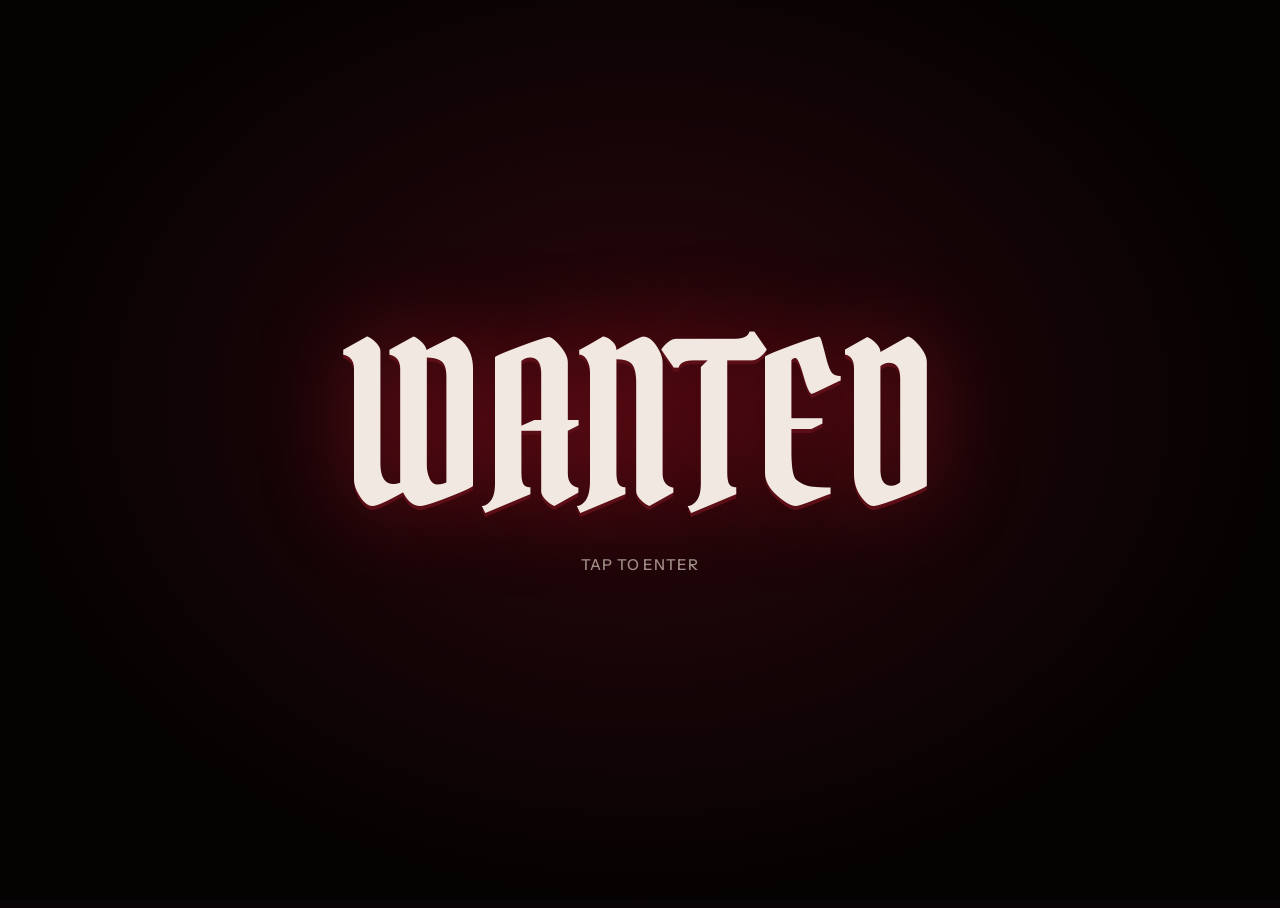
==== index.html @ b8e61533 "Update index.html" ====
<!DOCTYPE html>
<html lang="tl">
<head>
<meta charset="utf-8">
<meta name="viewport" content="width=device-width, initial-scale=1, viewport-fit=cover">
<title>WANTED</title>
<meta name="description" content="hindi kana dapat kilalanin pa, tatlong krus para sayo">
<meta name="theme-color" content="#0a0607">
<link rel="icon" href="data:image/svg+xml,%3Csvg xmlns='http://www.w3.org/2000/svg' viewBox='0 0 64 64'%3E%3Crect width='64' height='64' rx='12' fill='%230a0607'/%3E%3Cpath d='M28 8h8v16h16v8H36v24h-8V32H12v-8h16z' fill='%23d6192b'/%3E%3C/svg%3E">
<meta property="og:type" content="website">
<meta property="og:site_name" content="WANTED">
<meta property="og:title" content="WANTED">
<meta property="og:description" content="hindi kana dapat kilalanin pa, tatlong krus para sayo">
<meta property="og:image" content="https://want3d.vercel.app/thumb.jpg">
<meta name="twitter:card" content="summary">
<link rel="preconnect" href="https://fonts.googleapis.com">
<link rel="preconnect" href="https://fonts.gstatic.com" crossorigin>
<link rel="stylesheet" href="https://fonts.googleapis.com/css2?family=Big+Shoulders+Display:wght@700;800;900&family=Instrument+Sans:wght@400;500;600;700&family=Pirata+One&display=swap">
<link rel="stylesheet" href="css/style.css?v=11">
</head>
<body>
<div id="bgx" aria-hidden="true"><b class="g"></b><b class="t"></b></div>

<div id="gate"><div class="gw"><div class="gt">WANTED</div><div id="enter">TAP TO ENTER</div></div></div>

<header id="top" class="off">
  <div class="brand">WANTED</div>
  <nav id="nav" aria-label="Main">
    <i id="nvi"></i><button data-v="home" class="on">Home</button><button data-v="mw">Most wanted</button><button data-v="w">Wanted</button><button data-v="hos">HOS</button><button data-v="srv">Hideouts</button>
  </nav>
  <div class="pl">
    <div class="bars" aria-hidden="true"><i></i><i></i><i></i><i></i></div>
    <span id="npt">Now playing</span>
    <input id="vol" type="range" min="0" max="100" value="50" aria-label="Volume">
    <button id="mute" aria-label="Mute or unmute music">
      <svg class="i-on" viewBox="0 0 24 24" width="18" height="18" fill="none" stroke="currentColor" stroke-width="2" stroke-linecap="round" stroke-linejoin="round"><path d="M11 5 6 9H3v6h3l5 4z"/><path d="M15.5 8.5a5 5 0 0 1 0 7"/><path d="M18.5 5.5a9 9 0 0 1 0 13"/></svg>
      <svg class="i-off" viewBox="0 0 24 24" width="18" height="18" fill="none" stroke="currentColor" stroke-width="2" stroke-linecap="round" stroke-linejoin="round"><path d="M11 5 6 9H3v6h3l5 4z"/><path d="m22 9-6 6"/><path d="m16 9 6 6"/></svg>
    </button>
  </div>
</header>

<main>
  <section class="view on" id="home">
    <div class="hero">
      <div class="stat"><i class="pulse"></i>At large <span id="clk">00:00:00</span></div>
      <h1 class="logo">WANTED</h1>
      <p class="tagl">hindi kana dapat kilalanin pa, tatlong krus para sayo</p>
      <div class="hud">
        <div><b id="hT">0</b><span>Targets</span></div>
        <div><b id="hO">0</b><span>Online</span></div>
        <div><b id="hS">0</b><span>Servers</span></div>
        <div><b id="hB">₱0</b><span>Total bounty</span></div>
      </div>
      <div class="cta"><button class="btn" data-go="mw">View most wanted</button><button class="btn ghost" data-go="srv">Hideouts</button></div>
    </div>
    <div id="logp"><div class="lh">Live feed <em><i class="pulse"></i>Live</em></div><div id="log"></div></div>
    <div class="fq"><span class="cr">✝ ✝ ✝</span>hindi kana dapat sambahin pa, tanginaka</div>
  </section>

  <section class="view" id="mw">
    <div class="head"><h2>Most wanted</h2><em>Tap a card to open the case file</em></div>
    <div class="flt"><label class="srch"><svg viewBox="0 0 24 24" width="17" height="17" fill="none" stroke="currentColor" stroke-width="2" stroke-linecap="round"><circle cx="11" cy="11" r="7"/><path d="m20 20-3.5-3.5"/></svg><input class="q" type="search" placeholder="Search a target" autocomplete="off" spellcheck="false" aria-label="Search target"></label><button class="chip" data-f="on" aria-pressed="false"><i class="dot"></i>Online only</button></div>
    <div class="grid" id="gmw"></div>
  </section>

  <section class="view" id="w">
    <div class="head"><h2>Wanted</h2><em>Still on the run</em></div>
    <div class="flt"><label class="srch"><svg viewBox="0 0 24 24" width="17" height="17" fill="none" stroke="currentColor" stroke-width="2" stroke-linecap="round"><circle cx="11" cy="11" r="7"/><path d="m20 20-3.5-3.5"/></svg><input class="q" type="search" placeholder="Search a target" autocomplete="off" spellcheck="false" aria-label="Search target"></label><button class="chip" data-f="on" aria-pressed="false"><i class="dot"></i>Online only</button></div>
    <div class="grid" id="gw"></div>
  </section>

  <section class="view" id="hos">
    <div class="head"><h2>Hostage</h2><em>Sealed. Tap to open</em></div>
    <div class="grid hg" id="ghos"></div>
  </section>

  <section class="view" id="srv">
    <div class="head"><h2>Hideouts</h2><em>Pick a server to join</em></div>
    <div class="srvs" id="gs"></div>
  </section>
</main>

<div id="modal" aria-hidden="true">
  <div class="file" role="dialog" aria-modal="true" aria-label="Case file">
    <button class="x" id="mx" aria-label="Close"><svg viewBox="0 0 24 24" width="16" height="16" fill="none" stroke="currentColor" stroke-width="2.2" stroke-linecap="round"><path d="M6 6l12 12M18 6 6 18"/></svg></button>
    <div class="ph"><img id="mi" alt="" onload="this.classList.add('ok')" onerror="this.classList.add('ok')"><b class="rk" id="mr"></b></div>
    <div class="fb">
      <div class="mt" id="mk"></div>
      <div class="mn" id="mn"></div>
      <div class="sub" id="mu"></div>
      <div class="row"><span>Status</span><b><i class="dot"></i><span id="ms"></span></b></div>
      <div class="row"><span>Bounty</span><b class="bty" id="mb"></b></div>
      <div class="row"><span>Doing</span><b id="ma"></b></div>
      <div class="row"><span>Threat</span><b class="thr" id="mh"></b></div>
      <div class="why"><span>Wanted for</span><p id="mwhy"></p><ul id="mc"></ul></div>
      <div class="acts">
        <button class="nb" data-nav="-1" aria-label="Previous target"><svg viewBox="0 0 24 24" width="18" height="18" fill="none" stroke="currentColor" stroke-width="2.2" stroke-linecap="round" stroke-linejoin="round"><path d="m15 6-6 6 6 6"/></svg></button>
        <button class="nb cp" id="mcp">Copy ID</button>
        <a class="btn" id="mo" target="_blank" rel="noopener">Open Discord</a>
        <button class="nb" data-nav="1" aria-label="Next target"><svg viewBox="0 0 24 24" width="18" height="18" fill="none" stroke="currentColor" stroke-width="2.2" stroke-linecap="round" stroke-linejoin="round"><path d="m9 6 6 6-6 6"/></svg></button>
      </div>
    </div>
  </div>
</div>

<div id="hm" aria-hidden="true"><div class="hb2" id="hbox"></div></div>

<div id="toasts" aria-live="polite"></div>

<script src="js/hostages.js?v=11"></script>
<script src="js/app.js?v=11"></script>
</body>
</html>
---- css/style.css ----
/* WANTED v11 — isang malinis na stylesheet (pinalitan ang v3–v10 na patong-patong) */

:root{
  --bg:#0a0607;--bg2:#10080a;--card:#150c0e;--card2:#1d1215;
  --line:#2a181b;--line2:#44262c;
  --red:#d6192b;--red2:#f0404f;--deep:#5c0e16;--gold:#dcb870;
  --ink:#f1e9e1;--mut:#a09089;--dim:#3a1f24;
  --ok:#3ba55d;--idle:#faa61a;--dnd:#ed4245;
  --disp:"Big Shoulders Display","Arial Narrow",Impact,sans-serif;
  --sans:"Instrument Sans",system-ui,-apple-system,"Segoe UI",Roboto,sans-serif;
  --black:"Pirata One","UnifrakturCook",Georgia,serif;
  --ease:cubic-bezier(.22,.9,.3,1);--ease-io:cubic-bezier(.4,0,.2,1);
  --star:url("data:image/svg+xml,%3Csvg xmlns='http://www.w3.org/2000/svg' viewBox='0 0 24 24'%3E%3Cpath d='M12 2l2.9 6.6 7.1.6-5.4 4.7 1.6 7L12 17.3 5.8 20.9l1.6-7L2 9.2l7.1-.6z'/%3E%3C/svg%3E");
  --wrap:1120px;
}

*{box-sizing:border-box;margin:0}
html{height:100%;color-scheme:dark;background:var(--bg);-webkit-text-size-adjust:100%;text-size-adjust:100%}
body{height:100%;height:100dvh;overflow:hidden;display:grid;grid-template-rows:auto minmax(0,1fr);
  font:400 15px/1.5 var(--sans);color:var(--ink);background:var(--bg);
  -webkit-font-smoothing:antialiased;-moz-osx-font-smoothing:grayscale;-webkit-tap-highlight-color:transparent}
button{font:inherit;color:inherit;background:none;border:0;padding:0;border-radius:0;cursor:pointer;-webkit-appearance:none;appearance:none;touch-action:manipulation}
a{color:inherit;text-decoration:none}
img{display:block}
:focus{outline:none}
:focus-visible{outline:2px solid var(--red2);outline-offset:3px;border-radius:6px}

/* ---------- background: static, magaan ---------- */
#bgx{position:fixed;inset:0;z-index:0;pointer-events:none;overflow:hidden;
  background:radial-gradient(ellipse 80% 55% at 50% -8%,#3d070d 0,transparent 70%),radial-gradient(ellipse 60% 45% at 100% 105%,#2a050a 0,transparent 70%),var(--bg)}
#bgx b{position:absolute;inset:0;display:block}
#bgx .g{opacity:0;background:center/cover no-repeat;transition:opacity 1.4s var(--ease-io)}
html.hasbg #bgx .g{opacity:.24;background-image:url(../bg.gif)}
#bgx .t{background:linear-gradient(180deg,rgba(10,6,7,.35),rgba(10,6,7,.9) 85%)}

/* ---------- gate ---------- */
#gate{position:fixed;inset:0;z-index:100;display:grid;place-items:center;padding:24px;cursor:pointer;
  background:radial-gradient(ellipse at 50% 45%,#2a070c,#050202 72%);
  transition:opacity .8s var(--ease-io),visibility 0s .8s}
#gate.out{opacity:0;visibility:hidden;pointer-events:none}
.gw{text-align:center}
.gt{font:400 clamp(60px,21vw,220px)/.9 var(--black);color:var(--ink);opacity:0;
  text-shadow:0 4px 0 var(--deep),0 0 90px rgba(214,25,43,.45)}
html.fr .gt{animation:gin 1.1s var(--ease) forwards}
@keyframes gin{from{opacity:0;transform:scale(1.05)}to{opacity:1;transform:none}}
#enter{margin-top:30px;font:500 15px var(--sans);letter-spacing:.06em;color:var(--mut);opacity:0;transition:opacity .6s}
#enter.show{opacity:1;animation:breathe 2.6s ease-in-out infinite}
@keyframes breathe{50%{opacity:.4}}

/* ---------- header ---------- */
#top{position:relative;z-index:20;display:flex;align-items:center;justify-content:space-between;gap:16px;
  padding:calc(12px + env(safe-area-inset-top,0px)) 24px 12px;border-bottom:1px solid var(--line);
  background:rgba(10,6,7,.92);opacity:0;transition:opacity .8s var(--ease-io)}
.live #top{opacity:1}
.brand{font:400 30px/1 var(--black);color:var(--red2);letter-spacing:.03em}

#nav{position:relative;display:flex;gap:2px;padding:4px;min-width:0;overflow-x:auto;scrollbar-width:none;
  border:1px solid var(--line);border-radius:12px;background:var(--card)}
#nav::-webkit-scrollbar{display:none}
#nav button{position:relative;z-index:1;flex:none;padding:8px 16px;border-radius:8px;white-space:nowrap;
  font:600 14px/1.2 var(--sans);color:var(--mut);transition:color .3s var(--ease-io),transform .2s var(--ease)}
#nav button.on{color:#fff}
#nav button:active{transform:scale(.95)}
#nvi{position:absolute;z-index:0;left:0;top:4px;bottom:4px;width:0;border-radius:8px;background:var(--red);
  transition:transform .5s var(--ease),width .5s var(--ease);pointer-events:none}
@media (hover:hover){#nav button:not(.on):hover{color:var(--ink)}}

.pl{display:flex;align-items:center;gap:12px;font-size:13px;color:var(--mut);white-space:nowrap}
.bars{display:flex;gap:2px;align-items:flex-end;height:14px}
.bars i{width:3px;height:4px;border-radius:1px;background:var(--red2);animation:eq 1s ease-in-out infinite}
.bars i:nth-child(2){animation-delay:.2s}.bars i:nth-child(3){animation-delay:.45s}.bars i:nth-child(4){animation-delay:.1s}
@keyframes eq{50%{height:14px}}
.off .bars i{animation:none;background:var(--dim)}
#vol{-webkit-appearance:none;appearance:none;width:84px;height:20px;background:transparent;cursor:pointer;--v:50%}
#vol::-webkit-slider-runnable-track{height:3px;border-radius:3px;background:linear-gradient(90deg,var(--red) var(--v),var(--line2) var(--v))}
#vol::-webkit-slider-thumb{-webkit-appearance:none;width:12px;height:12px;margin-top:-4.5px;border-radius:50%;background:var(--ink);border:0;transition:transform .15s var(--ease)}
#vol:hover::-webkit-slider-thumb{transform:scale(1.25)}
#vol::-moz-range-track{height:3px;border-radius:3px;background:var(--line2)}
#vol::-moz-range-progress{height:3px;border-radius:3px;background:var(--red)}
#vol::-moz-range-thumb{width:12px;height:12px;border:0;border-radius:50%;background:var(--ink)}
#mute{display:grid;place-items:center;width:38px;height:38px;border:1px solid var(--line2);border-radius:50%;color:var(--red2);
  transition:transform .2s var(--ease),border-color .25s,background-color .25s,color .25s}
#mute .i-off,.off #mute .i-on{display:none}
.off #mute .i-off{display:block}
.off #mute{color:var(--mut)}
#mute:active{transform:scale(.92)}
@media (hover:hover){#mute:hover{border-color:var(--red);background:rgba(214,25,43,.1)}}

/* ---------- views ---------- */
main{position:relative;z-index:1;min-height:0}
.view{position:absolute;inset:0;display:flex;flex-direction:column;padding:32px 24px 48px;overflow-y:auto;overscroll-behavior:contain;
  scrollbar-width:thin;scrollbar-color:var(--line2) transparent;
  opacity:0;visibility:hidden;transform:translateY(8px);
  transition:opacity .28s var(--ease-io),transform .4s var(--ease),visibility 0s .28s}
.view.on{opacity:1;visibility:visible;transform:none;transition-delay:0s}
.view>*{flex:none;width:100%;max-width:var(--wrap);margin-inline:auto}
.head{display:flex;align-items:flex-end;justify-content:space-between;gap:16px;margin-bottom:20px;padding-bottom:14px;border-bottom:1px solid var(--line)}
.head h2{font:800 clamp(34px,5vw,50px)/.95 var(--disp);letter-spacing:.015em;text-transform:uppercase}
.head em{font-style:normal;font-size:14px;color:var(--mut);text-align:right}

/* ---------- buttons ---------- */
.btn,.nb{display:inline-flex;align-items:center;justify-content:center;gap:8px;min-height:46px;border-radius:10px;
  font:600 15px/1 var(--sans);white-space:nowrap;user-select:none;-webkit-user-select:none;
  transition:transform .2s var(--ease),background-color .25s,border-color .25s,box-shadow .25s,color .25s}
.btn{padding:0 24px;background:var(--red);color:#fff;border:1px solid var(--red)}
.btn.ghost,.nb{background:transparent;color:var(--ink);border:1px solid var(--line2)}
.nb{min-width:46px;padding:0 14px}
.btn:active,.nb:active,.chip:active{transform:scale(.96)}
@media (hover:hover){
  .btn:hover{background:var(--red2);border-color:var(--red2);transform:translateY(-1px);box-shadow:0 10px 26px rgba(214,25,43,.28)}
  .btn.ghost:hover,.nb:hover{background:rgba(214,25,43,.1);border-color:var(--red);transform:translateY(-1px);box-shadow:none}
  .btn:active,.nb:active,.chip:active{transform:scale(.96)}
}

/* ---------- home ---------- */
#home{align-items:center}
.hero{margin-block:auto;display:flex;flex-direction:column;align-items:center;text-align:center;gap:20px;padding:8px 0 24px}
.stat{display:inline-flex;align-items:center;gap:9px;padding:6px 14px;border:1px solid var(--line);border-radius:999px;font-size:13px;color:var(--mut)}
.stat span{font-variant-numeric:tabular-nums;color:var(--ink)}
.pulse{display:inline-block;width:7px;height:7px;border-radius:50%;background:var(--red2);animation:pl 1.8s ease-in-out infinite}
@keyframes pl{50%{opacity:.3}}
.logo{font:400 clamp(92px,min(19vw,27vh),210px)/.88 var(--black);white-space:nowrap;letter-spacing:.01em;color:var(--ink);
  text-shadow:0 4px 0 var(--deep),0 0 80px rgba(214,25,43,.35)}
.tagl{max-width:440px;font-size:17px;line-height:1.5;color:var(--mut)}
.hud{display:flex;flex-wrap:wrap;justify-content:center;margin-top:4px}
.hud div{display:flex;flex-direction:column;align-items:center;gap:2px;padding:2px 28px}
.hud div+div{border-left:1px solid var(--line)}
.hud b{font:800 36px/1 var(--disp);color:var(--ink);font-variant-numeric:tabular-nums}
.hud div:last-child b{color:var(--gold)}
.hud span{font-size:13px;color:var(--mut)}
.cta{display:flex;flex-wrap:wrap;justify-content:center;gap:10px;margin-top:6px}

#logp{max-width:560px;border:1px solid var(--line);border-radius:12px;background:rgba(21,12,14,.72);overflow:hidden}
.lh{display:flex;align-items:center;justify-content:space-between;padding:10px 16px;border-bottom:1px solid var(--line);font-size:13px;color:var(--mut)}
.lh em{display:inline-flex;align-items:center;gap:7px;font-style:normal;color:var(--red2)}
#log{height:100px;padding:10px 16px;overflow:hidden;display:flex;flex-direction:column;justify-content:flex-end;font-size:14px;color:#cdbcb6}
#log div{white-space:nowrap;overflow:hidden;text-overflow:ellipsis;animation:lg .4s var(--ease) backwards}
#log span{margin-right:10px;color:var(--mut);font-variant-numeric:tabular-nums}
#log .al{color:var(--red2)}
@keyframes lg{from{opacity:0;transform:translateY(6px)}}
.fq{margin-top:28px;text-align:center;font:400 clamp(24px,3.4vw,34px)/1.25 var(--black);color:var(--ink);opacity:.92}
.fq .cr{display:block;margin-bottom:6px;font:400 15px var(--sans);letter-spacing:.5em;padding-left:.5em;color:var(--red2)}

/* ---------- search + filter ---------- */
.flt{display:flex;flex-wrap:wrap;align-items:center;gap:10px;margin-bottom:22px}
.srch{display:flex;align-items:center;gap:10px;flex:0 1 320px;min-width:180px;height:44px;padding:0 14px;border:1px solid var(--line2);border-radius:10px;background:var(--card);color:var(--mut);
  transition:border-color .25s,box-shadow .25s,color .25s}
.srch:focus-within{border-color:var(--red);color:var(--red2);box-shadow:0 0 0 3px rgba(214,25,43,.16)}
.q{flex:1;min-width:0;height:100%;background:none;border:0;outline:0;color:var(--ink);font:500 15px var(--sans);-webkit-appearance:none;appearance:none}
.q::placeholder{color:var(--mut)}
.q::-webkit-search-cancel-button{display:none}
.chip{display:inline-flex;align-items:center;gap:8px;height:44px;padding:0 16px;border:1px solid var(--line2);border-radius:999px;background:var(--card);
  font:600 14px var(--sans);color:var(--mut);white-space:nowrap;
  transition:transform .2s var(--ease),background-color .25s,border-color .25s,color .25s}
.chip .dot{margin:0}
.chip.on{background:rgba(214,25,43,.14);border-color:var(--red);color:var(--ink)}
@media (hover:hover){.chip:hover{border-color:var(--red);color:var(--ink)}}

/* ---------- cards ---------- */
.grid{display:grid;grid-template-columns:repeat(auto-fill,minmax(172px,1fr));gap:16px}
.card{position:relative;display:flex;flex-direction:column;min-width:0;text-align:left;border:1px solid var(--line);border-radius:12px;background:var(--card);overflow:hidden;
  transition:transform .3s var(--ease),border-color .3s,box-shadow .3s}
.card:active{transform:scale(.98)}
@media (hover:hover){.card:hover{transform:translateY(-3px);border-color:var(--red);box-shadow:0 14px 34px rgba(214,25,43,.16)}.card:active{transform:scale(.98)}}
.ph{position:relative;aspect-ratio:1;overflow:hidden;background:var(--card2)}
.ph img{position:absolute;inset:0;width:100%;height:100%;object-fit:cover;opacity:0;
  filter:grayscale(1) contrast(1.05) brightness(.9);
  transition:opacity .45s var(--ease-io),filter .5s var(--ease-io),transform .7s var(--ease)}
.ph img.ok{opacity:1}
.ph::after{content:"";position:absolute;inset:0;pointer-events:none;background:linear-gradient(transparent 55%,rgba(10,6,7,.78))}
.card.online .ph img,.card.idle .ph img,.card.dnd .ph img,.file.online .ph img,.file.idle .ph img,.file.dnd .ph img{filter:none}
@media (hover:hover){.card:hover .ph img{filter:none;transform:scale(1.04)}}
.rk{position:absolute;top:10px;left:10px;z-index:2;padding:3px 9px;border-radius:6px;background:var(--red);color:#fff;font:800 14px/1.2 var(--disp);letter-spacing:.04em}
.stt{position:absolute;left:10px;bottom:10px;z-index:2;display:inline-flex;align-items:center;padding:4px 10px;border-radius:999px;background:rgba(10,6,7,.78);font-size:12px;font-weight:600}
.stt .dot{margin:0 7px 0 0}
.card.lead .rk{background:var(--gold);color:#1a0d0f}

.dot{position:relative;display:inline-block;flex:none;width:8px;height:8px;margin-right:8px;border-radius:50%;background:#747f8d}
.online .dot{background:var(--ok)}
.online .dot::after{content:"";position:absolute;inset:-4px;border:1px solid var(--ok);border-radius:50%;animation:rg 2s ease-out infinite}
@keyframes rg{from{transform:scale(.5);opacity:.9}to{transform:scale(1.5);opacity:0}}
.idle .dot{background:var(--idle)}.dnd .dot{background:var(--dnd)}
.online .stx{color:#6fdc94}.idle .stx{color:var(--idle)}.dnd .stx{color:#ff7a7d}

.info{padding:12px 14px 14px;min-width:0}
.nm{font:800 22px/1.1 var(--disp);letter-spacing:.02em;text-transform:uppercase;white-space:nowrap;overflow:hidden;text-overflow:ellipsis}
.mrow{display:flex;flex-wrap:wrap;align-items:center;justify-content:space-between;gap:4px 8px;margin-top:7px}
.bty{font:800 20px/1 var(--disp);letter-spacing:.02em;color:var(--red2);white-space:nowrap}
.un{display:block;margin-top:6px;font-size:13px;color:var(--mut);white-space:nowrap;overflow:hidden;text-overflow:ellipsis}

.stars,.thr{display:inline-flex;align-items:center;gap:2px}
.st{display:block;width:14px;height:14px;background:var(--dim);-webkit-mask:var(--star) center/contain no-repeat;mask:var(--star) center/contain no-repeat}
.st.f{background:var(--red2)}
.st.h{background:linear-gradient(90deg,var(--red2) 50%,var(--dim) 50%)}

/* #1: ang malaking card */
.card.lead{grid-column:1/-1;flex-direction:row;align-items:stretch;border-color:rgba(220,184,112,.45);background:linear-gradient(90deg,rgba(220,184,112,.07),transparent 65%),var(--card)}
.card.lead .ph{flex:none;width:clamp(180px,24vw,260px);aspect-ratio:1}
.card.lead .info{flex:1;display:flex;flex-direction:column;justify-content:center;gap:4px;padding:20px 32px}
.kl{display:flex;align-items:center;gap:8px;font:600 14px var(--sans);color:var(--gold)}
.kl svg{flex:none}
.card.lead .nm{font-size:clamp(38px,5.4vw,66px);line-height:1;margin-top:2px}
.card.lead .mrow{justify-content:flex-start;gap:24px;margin-top:8px}
.card.lead .st{width:22px;height:22px;background-color:var(--dim)}
.card.lead .st.f{background:var(--gold)}
.card.lead .st.h{background:linear-gradient(90deg,var(--gold) 50%,var(--dim) 50%)}
.card.lead .bty{font-size:clamp(28px,4vw,46px);color:var(--gold)}
.card.lead .un{font-size:15px;margin-top:6px}
@media (hover:hover){.card.lead:hover{border-color:var(--gold);box-shadow:0 14px 40px rgba(220,184,112,.14)}}

.hid{display:none!important}
.empty{display:none;grid-column:1/-1;padding:44px 0;text-align:center;font-size:15px;color:var(--mut)}
.empty small{display:block;margin-top:4px;font-size:13px;opacity:.8}
.grid.none .empty,.grid.hg.none .empty{display:block}

/* ---------- HOS ---------- */
.card.hos .ph img,.card.hos .ph video{position:absolute;inset:0;width:100%;height:100%;object-fit:cover;opacity:1;
  filter:blur(14px) grayscale(1) brightness(.55);transform:scale(1.2);transition:filter .5s var(--ease-io),transform .7s var(--ease)}
@media (hover:hover){.card.hos:hover .ph img,.card.hos:hover .ph video{filter:blur(8px) grayscale(.6) brightness(.7);transform:scale(1.12)}}
.hx{position:absolute;inset:0;display:grid;place-items:center;font-size:56px;color:var(--dim)}
.lk{position:absolute;inset:0;z-index:3;display:grid;place-items:center;color:var(--ink)}
.lk svg{filter:drop-shadow(0 2px 10px rgba(0,0,0,.6))}
.card.hos .nm{font-size:20px}

/* ---------- hideouts ---------- */
.srvs{display:grid;grid-template-columns:repeat(2,minmax(0,1fr));gap:14px}
.s{display:flex;align-items:center;gap:16px;padding:16px 18px;border:1px solid var(--line);border-radius:12px;background:var(--card);
  transition:transform .3s var(--ease),border-color .3s,box-shadow .3s}
.s:active{transform:scale(.985)}
@media (hover:hover){.s:hover{transform:translateY(-2px);border-color:var(--red);box-shadow:0 12px 30px rgba(214,25,43,.14)}.s:active{transform:scale(.985)}}
.s img{flex:none;width:56px;height:56px;border-radius:12px;object-fit:cover;background:var(--deep)}
.s div{min-width:0}
.s b{display:block;font:800 22px/1.1 var(--disp);letter-spacing:.02em;text-transform:uppercase;white-space:nowrap;overflow:hidden;text-overflow:ellipsis}
.s small{display:block;margin-top:3px;font-size:14px;color:var(--mut);white-space:nowrap;overflow:hidden;text-overflow:ellipsis}
.s .go{flex:none;margin-left:auto;padding:8px 16px;border:1px solid var(--line2);border-radius:999px;font:600 13px var(--sans);color:var(--ink);
  transition:background-color .25s,border-color .25s}
.s:not(.plug){grid-column:1/-1;padding:24px;border-color:var(--line2);background:linear-gradient(90deg,rgba(214,25,43,.09),transparent 60%),var(--card)}
.s:not(.plug) img{width:72px;height:72px}
.s:not(.plug) b{font-size:32px}
.s:not(.plug) .go{background:var(--red);border-color:var(--red);color:#fff;padding:10px 20px;font-size:14px}
@media (hover:hover){.s:hover .go{background:var(--red);border-color:var(--red);color:#fff}}
.plh{grid-column:1/-1;margin-top:10px;font-size:14px;font-weight:600;color:var(--mut)}

/* ---------- popups ---------- */
#modal,#hm{position:fixed;inset:0;z-index:50;display:grid;place-items:center;padding:20px;background:rgba(5,2,3,.8);
  opacity:0;visibility:hidden;transition:opacity .28s var(--ease-io),visibility 0s .28s}
#hm{z-index:55}
#modal.on,#hm.on{opacity:1;visibility:visible;transition-delay:0s}
.file,.hb2{position:relative;border:1px solid var(--line2);border-radius:16px;background:var(--bg2);overflow:hidden;
  transform:translateY(16px) scale(.98);transition:transform .45s var(--ease)}
#modal.on .file,#hm.on .hb2{transform:none}
.file{display:grid;grid-template-columns:minmax(0,300px) minmax(0,1fr);width:min(100%,840px);max-height:100%}
.file .ph{aspect-ratio:auto;min-height:100%}
.file .rk{top:14px;left:14px}
.x{position:absolute;top:12px;right:12px;z-index:6;display:grid;place-items:center;width:36px;height:36px;border:1px solid var(--line2);border-radius:50%;background:rgba(10,6,7,.8);color:var(--ink);
  transition:transform .2s var(--ease),border-color .25s,color .25s,background-color .25s}
.x:active{transform:scale(.9)}
@media (hover:hover){.x:hover{border-color:var(--red);color:var(--red2)}}
.fb{display:flex;flex-direction:column;gap:12px;min-height:0;padding:28px 28px 24px;overflow-y:auto;scrollbar-width:thin;scrollbar-color:var(--line2) transparent}
.mt{padding-right:44px;font:600 14px var(--sans);color:var(--red2)}
.mn{font:900 clamp(36px,5vw,56px)/1 var(--disp);letter-spacing:.015em;text-transform:uppercase;overflow-wrap:anywhere}
.fb .sub{font-size:14px;color:var(--mut);overflow-wrap:anywhere}
.row{display:flex;align-items:center;gap:14px;padding-bottom:10px;border-bottom:1px solid var(--line);font-size:15px}
.row>span{flex:none;width:68px;font-size:13px;color:var(--mut)}
.row b{display:inline-flex;align-items:center;min-width:0;font-weight:600;overflow:hidden;text-overflow:ellipsis;white-space:nowrap}
#mb{font:800 36px/1 var(--disp);letter-spacing:.02em}
.row .stx{font-weight:600}
.thr .st{width:20px;height:20px}
.thr small{margin-left:8px;font-size:13px;font-weight:500;color:var(--mut)}
.why{padding:14px 16px;border-left:3px solid var(--red);border-radius:2px 10px 10px 2px;background:rgba(214,25,43,.07)}
.why>span{font-size:13px;font-weight:600;color:var(--red2)}
.why p{margin:6px 0 2px;font-size:18px;line-height:1.45}
.why ul{display:flex;flex-wrap:wrap;gap:6px;margin-top:10px;padding:0;list-style:none}
.why ul:empty{display:none}
.why li{padding:3px 11px;border:1px solid rgba(214,25,43,.4);border-radius:999px;font-size:13px}
.acts{display:flex;gap:8px;margin-top:auto;padding-top:6px}
.acts .btn{flex:1}
.file.sw .fb,.file.sw .ph{animation:sw .3s var(--ease)}
@keyframes sw{from{opacity:.3;transform:translateX(10px)}}
.file.lead .mt,.file.lead .bty{color:var(--gold)}

.hb2{width:min(100%,720px);max-height:100%;overflow:auto}
.seal{display:flex;flex-direction:column;align-items:center;gap:14px;padding:52px 24px 44px;text-align:center}
.lk.big{position:static;color:var(--red2)}.lk.big svg{width:72px;height:72px}
.seal p{color:var(--mut);font-size:16px}
.seal .mt{padding:0}
.rev{animation:rv .6s var(--ease)}
@keyframes rv{from{opacity:0;transform:scale(1.02)}}
.hmed video,.hmed img{display:block;width:100%;max-height:62dvh;object-fit:contain;background:#000}
.hbd{display:flex;flex-direction:column;gap:10px;padding:20px 22px 22px}
.hn{font-size:16px;line-height:1.55;white-space:pre-wrap}
.by{display:flex;align-items:center;gap:10px;margin-top:4px;padding-top:14px;border-top:1px solid var(--line);font-size:14px;color:var(--mut)}
.by img{width:28px;height:28px;border-radius:50%;border:1px solid var(--red)}
.by b{color:var(--ink);font-weight:600}

/* ---------- toast ---------- */
#toasts{position:fixed;z-index:70;top:calc(68px + env(safe-area-inset-top,0px));right:16px;display:flex;flex-direction:column;gap:8px;pointer-events:none}
.toast{padding:11px 16px;border:1px solid var(--line2);border-left:3px solid var(--red);border-radius:10px;background:var(--card2);font-size:14px;font-weight:500;box-shadow:0 12px 30px rgba(0,0,0,.45);
  animation:ti .45s var(--ease) backwards;transition:opacity .4s,transform .4s var(--ease)}
.toast.out{opacity:0;transform:translateX(20px)}
@keyframes ti{from{opacity:0;transform:translateX(24px)}}

/* ---------- tablet ---------- */
@media (max-width:900px){
  #npt,#vol{display:none}
  .card.lead .info{padding:16px 22px}
}

/* ---------- phone ---------- */
@media (max-width:720px){
  #top{padding:calc(10px + env(safe-area-inset-top,0px)) 16px 10px}
  .brand{font-size:28px}
  .bars{display:none}
  #nav{position:fixed;z-index:30;left:0;right:0;bottom:0;display:flex;gap:0;padding:0 0 env(safe-area-inset-bottom,0px);overflow:hidden;
    border:0;border-top:1px solid var(--line);border-radius:0;background:rgba(10,6,7,.97)}
  #nav button{flex:1 1 0;min-width:0;padding:16px 0 15px;border-radius:0;font-size:12px;text-align:center}
  #nav button.on{color:var(--red2)}
  #nvi{top:0;bottom:auto;height:3px;border-radius:0 0 3px 3px}
  .view{padding:22px 16px calc(88px + env(safe-area-inset-bottom,0px))}
  .head{margin-bottom:16px;padding-bottom:12px}
  .head em{display:none}
  .head h2{font-size:38px}
  .hero{gap:16px}
  .logo{font-size:clamp(66px,22vw,150px)}
  .tagl{font-size:16px}
  .hud{display:grid;grid-template-columns:1fr 1fr;row-gap:18px;width:100%;max-width:320px}
  .hud div{padding:2px 8px}.hud b{font-size:32px}
  .hud div+div{border-left:0}.hud div:nth-child(even){border-left:1px solid var(--line)}
  .cta{width:100%}.cta .btn{flex:1 1 100%;min-height:50px}
  #logp{display:none}
  .fq{margin-top:20px;font-size:26px}
  .q{font-size:16px}
  .flt{flex-wrap:nowrap;gap:8px;margin-bottom:16px}.srch{flex:1 1 0;min-width:0}.chip{flex:none;padding:0 14px}
  .grid{grid-template-columns:repeat(2,minmax(0,1fr));gap:12px}
  .nm{font-size:20px}.bty{font-size:18px}
  .info{padding:10px 12px 12px}
  .stt .sl{display:none}.stt{padding:5px 8px}.stt .dot{margin:0}
  .card.lead .ph{width:128px}
  .card.lead .info{padding:12px 14px}
  .card.lead .nm{font-size:32px}
  .card.lead .mrow{flex-direction:column;align-items:flex-start;gap:6px;margin-top:4px}
  .card.lead .st{width:18px;height:18px}
  .card.lead .bty{font-size:30px}
  .kl{font-size:13px}
  .srvs{grid-template-columns:1fr;gap:10px}
  .s{gap:12px;padding:14px}.s img{width:48px;height:48px}.s b{font-size:20px}
  .s:not(.plug){padding:18px 16px}.s:not(.plug) img{width:58px;height:58px}.s:not(.plug) b{font-size:26px}

  #modal{padding:0;place-items:end center}
  .file{grid-template-columns:1fr;grid-template-rows:150px minmax(0,1fr);width:100%;max-height:92dvh;border-width:1px 0 0;border-radius:18px 18px 0 0;transform:translateY(60px);transition:transform .5s var(--ease)}
  .file .ph{min-height:0}
  .fb{padding:18px 18px calc(18px + env(safe-area-inset-bottom,0px));gap:10px}
  .mn{font-size:40px}
  .mt{padding-right:0}
  .row{font-size:14px;gap:10px}.row>span{width:60px}
  #mb{font-size:30px}
  .why p{font-size:16px}
  .acts{flex-wrap:wrap}
  .acts .nb{flex:1;min-height:48px}
  .acts .btn{order:5;flex:1 1 100%;min-height:50px}
  #hm{padding:12px}
  .hmed video,.hmed img{max-height:52dvh}
  .seal{padding:40px 18px 32px}
  #toasts{left:16px;right:16px}
}
@media (max-width:360px){
  #nav button{font-size:11px}
  .card.lead .ph{width:108px}.card.lead .nm{font-size:26px}
}
@media (max-height:520px) and (min-width:721px){#logp,.fq{display:none}.logo{font-size:clamp(70px,22vh,150px)}}

@media (prefers-reduced-motion:reduce){
  *,*::before,*::after{animation:none!important;transition-duration:.01s!important;transition-delay:0s!important}
  .gt{opacity:1}#enter{opacity:1}
}
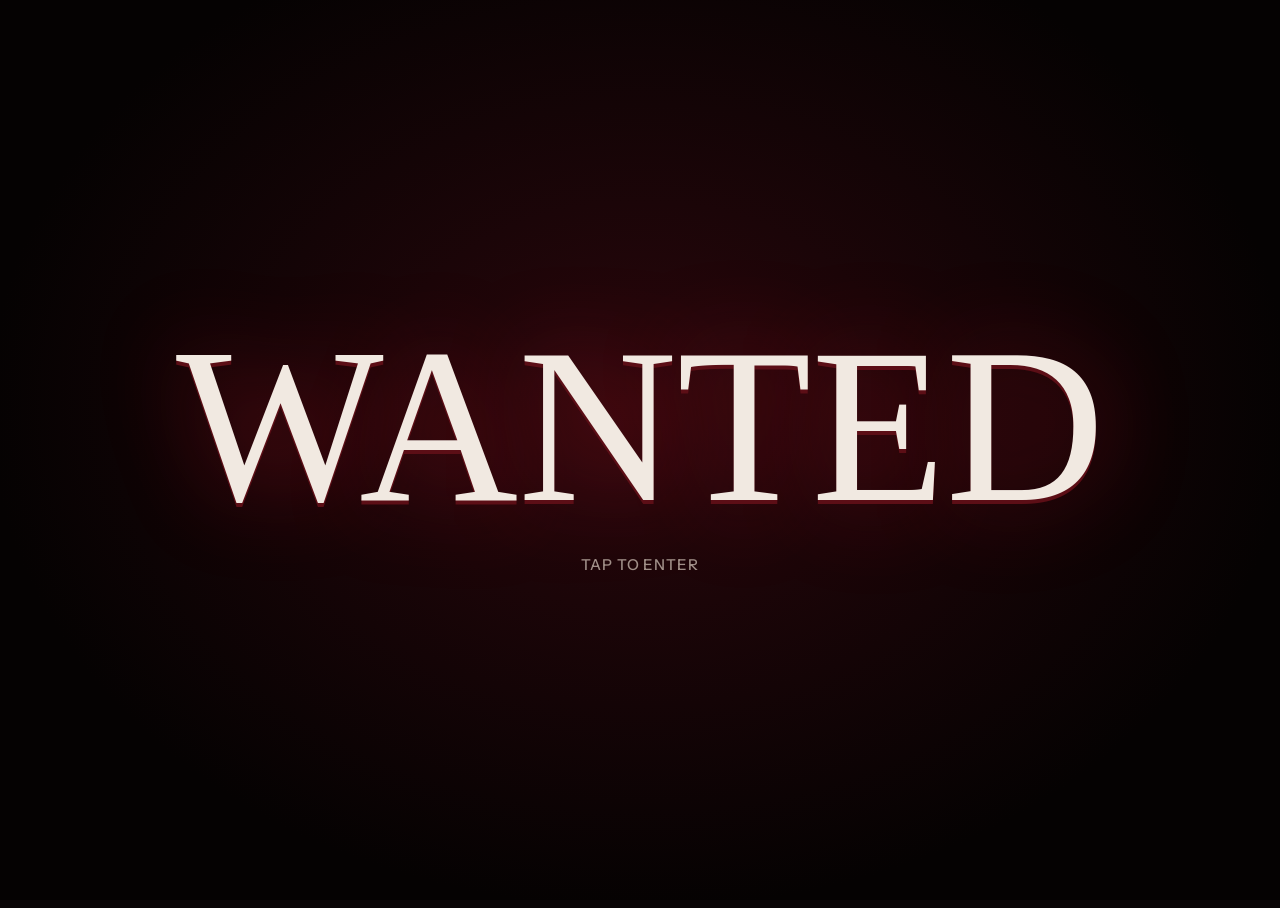
==== commit 31145c41: "Update index.html" ====
--- a/index.html
+++ b/index.html
@@ -15,7 +15,7 @@
 <meta name="twitter:card" content="summary">
 <link rel="preconnect" href="https://fonts.googleapis.com">
 <link rel="preconnect" href="https://fonts.gstatic.com" crossorigin>
-<link rel="stylesheet" href="https://fonts.googleapis.com/css2?family=Big+Shoulders+Display:wght@700;800;900&family=Instrument+Sans:wght@400;500;600;700&family=Pirata+One&display=swap">
+<link rel="stylesheet" href="https://fonts.googleapis.com/css2?family=Big+Shoulders+Display:wght@700;800;900&family=Instrument+Sans:wght@400;500;600;700&family=Grenze+Gotisch:wght@700;800;900&display=block">
 <link rel="stylesheet" href="css/style.css?v=11">
 </head>
 <body>
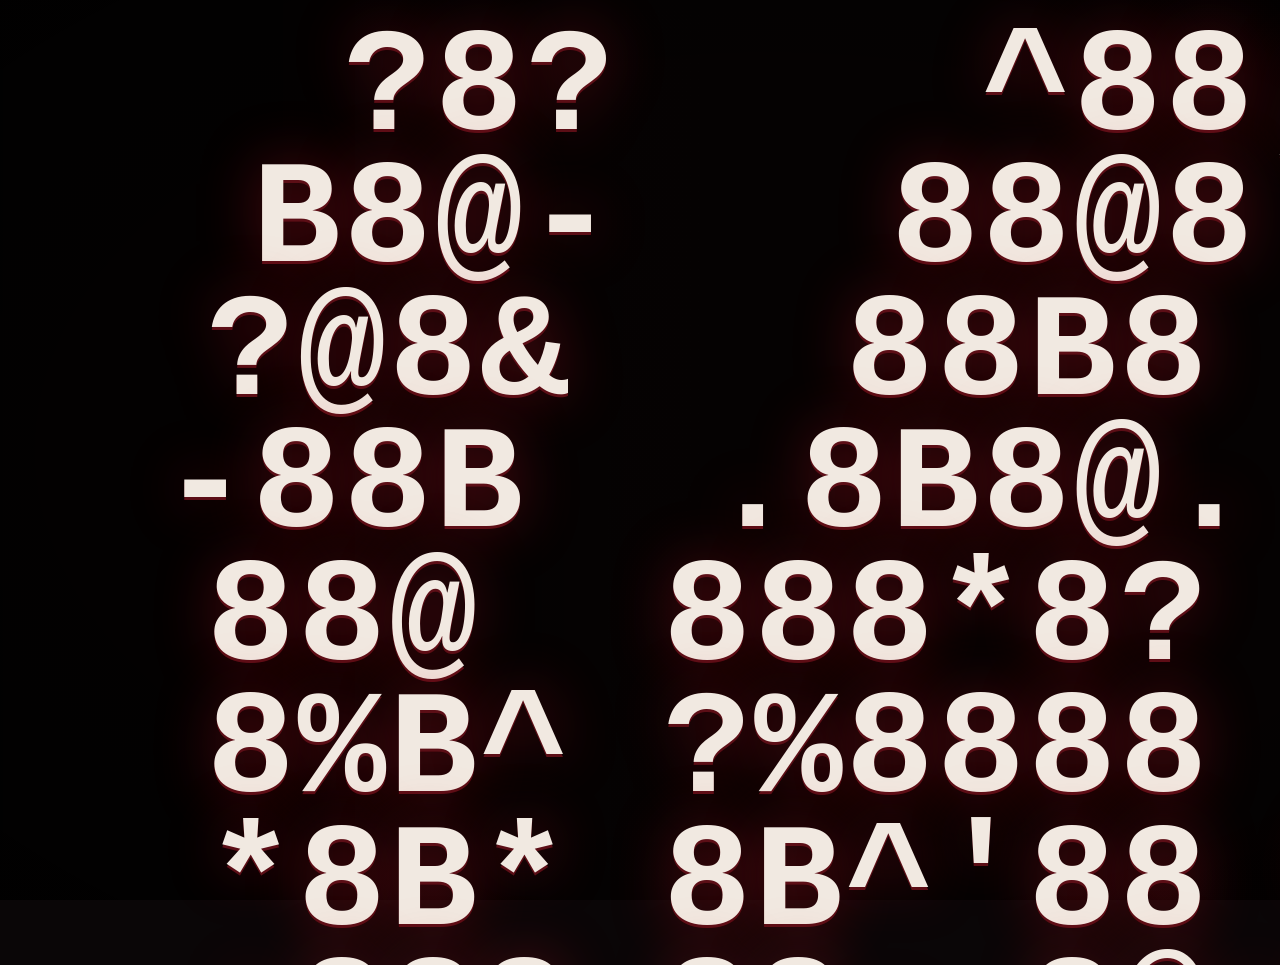
==== commit 70d7eaeb: "Update stylesheets and add mouse trail script" ====
--- a/index.html
+++ b/index.html
@@ -15,13 +15,52 @@
 <meta name="twitter:card" content="summary">
 <link rel="preconnect" href="https://fonts.googleapis.com">
 <link rel="preconnect" href="https://fonts.gstatic.com" crossorigin>
-<link rel="stylesheet" href="https://fonts.googleapis.com/css2?family=Big+Shoulders+Display:wght@700;800;900&family=Instrument+Sans:wght@400;500;600;700&family=Grenze+Gotisch:wght@700;800;900&display=block">
-<link rel="stylesheet" href="css/style.css?v=11">
+<link rel="stylesheet" href="https://fonts.googleapis.com/css2?family=JetBrains+Mono:wght@400;500;600;700;800&display=swap">
+<link rel="stylesheet" href="css/art.css?v=14">
+<link rel="stylesheet" href="css/style.css?v=14">
 </head>
 <body>
 <div id="bgx" aria-hidden="true"><b class="g"></b><b class="t"></b></div>
 
-<div id="gate"><div class="gw"><div class="gt">WANTED</div><div id="enter">TAP TO ENTER</div></div></div>
+<div id="gate"><div class="gw"><div class="gt"><pre class="asc w" role="img" aria-label="WANTED"> ?8?    ^88;    x8?    -8x8?      *x88    '&amp;&amp;: 8??&amp;&amp;8&amp;x8888 :8xx88?*?.  'x8x&amp;*?:
+ B8@-   88@8   -888    8888%      8888^   88B8 888@8888%B8B ~88888888x  -888@@8B@x
+ ?@8&amp;   88B8   :88x    88%88;     88%B%   888x @88%8888888% -88%88%@88  ^%888B888%8
+ -88B  .8B8@.  8888   :8@8888     8%@8@;  &amp;88x     ?@B%     .888        ;888  ^?8888
+  88@  888*8?  8B@.   x%8:@88     88%B8@  888x     88@@     ~888        ~8B@    888@.
+  8%B^ ?%8888  8B8    888 ?%@?    @@88@8~ 88@8     x8@%     -@88**x&amp;8   ;@88     B@@x
+  *8B* 8B^'88 ^8%8   x88? ~888    88@^888 ?B@?     &amp;8%@     ~888%8B8%~  ~B%8     B88?
+  ;888 88- 8@:&amp;@B&amp;   88B;  8@8;   8@@-:88**@@8     8888     :888@@8B8^  .%B@     8@8&amp;
+  ;8B8;88  888888~   @88^~.88@8   888' 88@*B8?     x@@B     -@@%        -88@     @@8&amp;
+   @B8@@8  *8B8%8   *8@@8%@88@8   @8%^ :@8@8@8     8@88     :@@8        '888    ?@88^
+   ?@888?  .88888   8888B8888%@:  @%8'  8%88@?     88B8     '@%8        .8B@  -x@8@%
+   888B8;   8%88x  '888;;-:~?88?  @88^  -B8888     &amp;888     -@B8@B88@8  :8@%@%@8888
+   ;888B    8%88&amp;  ?88*     ^@8@  888.   *8B8x     x8@8     -888%88@8*  :B8%%8@%8*
+    *8&amp;&amp;    'x?x   *8&amp;~      ?x?; &amp;x8     **?:     :*&amp;8     :x*&amp;**x&amp;?.  ;88?8?&amp;;</pre><div class="asc-s" role="img" aria-label="WANTED"><pre class="asc" aria-hidden="true"> 8*&amp;    *&amp;&amp;    &amp;8:    ?x&amp;8     ;8*?    x?8
+ 8%8   :888   x888   x%%@8     x888x   888
+ *8@-  &amp;888^  *88^   88888~    8%8%B   888
+ ~8@&amp;  88@@&amp;  888   :888@88    ?%8@8&amp;  8%8
+  88@ ~@8.8@ :%88   888;*@%~   x88&amp;@8~ B88
+  88B ;8? 88 8%@?   88% ~8@&amp;   ?88-8@8 88%
+  xB8:x8* 88'?88^  88@?  @8@   *8@^;88'@8B
+  ^888@8. 8@*88%   B88*8&amp;B8@~  &amp;88- x%8@@8
+   8B8@8  '@BB88  ~B8888@88@8  888'  8@88B
+   88%%8   B88%8  &amp;88xx8?8B88  &amp;8B-  8@888
+   x888?   8@88^  88B     88%x x88~   8888
+   -8*8.   .*8*  .8*8      **x ^?8-   .*?x</pre><pre class="asc" aria-hidden="true">'88?*88x&amp;8?&amp;*~ '8*?x&amp;?88&amp;:   x88&amp;&amp;*&amp;'
+.B8888888@88B8 :8%8B8@8@%&amp;   @8B88%888%:
+:@B@88%B8888@8 ;%8@8888B88   B%%888@888B?
+ :;^.88@8':.-' ^@888^^~-'    888B~^^&amp;888@:
+     *%88      ~@@8.         8888    ^8%@B
+     ?@88      ^8B@*~-;.^    %88&amp;     ?@88.
+     8%@8      ;8%%8B88@%:   8888     :8@@8
+     ?888      ~8BB8%888B-   888&amp;     ^@8B8
+     &amp;@8%      '88%&amp;*&amp;??&amp;    8B8x     ^@@@8
+     *@%8      '888~         88@*     *8@8^
+     *888      '%B8.         888*    :8888
+     88B8      ^@8@&amp;^-:;:~   @88@-;;*8@%8'
+     x8%8      ^888@%8%888   8@@88@@B88B8
+     &amp;88B      ;88B888888@   88B@8B8%88.
+     ;?x8      -*8?8&amp;88x&amp;?   88&amp;x8&amp;8'</pre></div></div><div id="enter">TAP TO ENTER</div></div></div>
 
 <header id="top" class="off">
   <div class="brand">WANTED</div>
@@ -43,7 +82,45 @@
   <section class="view on" id="home">
     <div class="hero">
       <div class="stat"><i class="pulse"></i>At large <span id="clk">00:00:00</span></div>
-      <h1 class="logo">WANTED</h1>
+      <h1 class="logo" aria-label="WANTED"><pre class="asc w" role="img" aria-label="WANTED"> ?8?    ^88;    x8?    -8x8?      *x88    '&amp;&amp;: 8??&amp;&amp;8&amp;x8888 :8xx88?*?.  'x8x&amp;*?:
+ B8@-   88@8   -888    8888%      8888^   88B8 888@8888%B8B ~88888888x  -888@@8B@x
+ ?@8&amp;   88B8   :88x    88%88;     88%B%   888x @88%8888888% -88%88%@88  ^%888B888%8
+ -88B  .8B8@.  8888   :8@8888     8%@8@;  &amp;88x     ?@B%     .888        ;888  ^?8888
+  88@  888*8?  8B@.   x%8:@88     88%B8@  888x     88@@     ~888        ~8B@    888@.
+  8%B^ ?%8888  8B8    888 ?%@?    @@88@8~ 88@8     x8@%     -@88**x&amp;8   ;@88     B@@x
+  *8B* 8B^'88 ^8%8   x88? ~888    88@^888 ?B@?     &amp;8%@     ~888%8B8%~  ~B%8     B88?
+  ;888 88- 8@:&amp;@B&amp;   88B;  8@8;   8@@-:88**@@8     8888     :888@@8B8^  .%B@     8@8&amp;
+  ;8B8;88  888888~   @88^~.88@8   888' 88@*B8?     x@@B     -@@%        -88@     @@8&amp;
+   @B8@@8  *8B8%8   *8@@8%@88@8   @8%^ :@8@8@8     8@88     :@@8        '888    ?@88^
+   ?@888?  .88888   8888B8888%@:  @%8'  8%88@?     88B8     '@%8        .8B@  -x@8@%
+   888B8;   8%88x  '888;;-:~?88?  @88^  -B8888     &amp;888     -@B8@B88@8  :8@%@%@8888
+   ;888B    8%88&amp;  ?88*     ^@8@  888.   *8B8x     x8@8     -888%88@8*  :B8%%8@%8*
+    *8&amp;&amp;    'x?x   *8&amp;~      ?x?; &amp;x8     **?:     :*&amp;8     :x*&amp;**x&amp;?.  ;88?8?&amp;;</pre><div class="asc-s" role="img" aria-label="WANTED"><pre class="asc" aria-hidden="true"> 8*&amp;    *&amp;&amp;    &amp;8:    ?x&amp;8     ;8*?    x?8
+ 8%8   :888   x888   x%%@8     x888x   888
+ *8@-  &amp;888^  *88^   88888~    8%8%B   888
+ ~8@&amp;  88@@&amp;  888   :888@88    ?%8@8&amp;  8%8
+  88@ ~@8.8@ :%88   888;*@%~   x88&amp;@8~ B88
+  88B ;8? 88 8%@?   88% ~8@&amp;   ?88-8@8 88%
+  xB8:x8* 88'?88^  88@?  @8@   *8@^;88'@8B
+  ^888@8. 8@*88%   B88*8&amp;B8@~  &amp;88- x%8@@8
+   8B8@8  '@BB88  ~B8888@88@8  888'  8@88B
+   88%%8   B88%8  &amp;88xx8?8B88  &amp;8B-  8@888
+   x888?   8@88^  88B     88%x x88~   8888
+   -8*8.   .*8*  .8*8      **x ^?8-   .*?x</pre><pre class="asc" aria-hidden="true">'88?*88x&amp;8?&amp;*~ '8*?x&amp;?88&amp;:   x88&amp;&amp;*&amp;'
+.B8888888@88B8 :8%8B8@8@%&amp;   @8B88%888%:
+:@B@88%B8888@8 ;%8@8888B88   B%%888@888B?
+ :;^.88@8':.-' ^@888^^~-'    888B~^^&amp;888@:
+     *%88      ~@@8.         8888    ^8%@B
+     ?@88      ^8B@*~-;.^    %88&amp;     ?@88.
+     8%@8      ;8%%8B88@%:   8888     :8@@8
+     ?888      ~8BB8%888B-   888&amp;     ^@8B8
+     &amp;@8%      '88%&amp;*&amp;??&amp;    8B8x     ^@@@8
+     *@%8      '888~         88@*     *8@8^
+     *888      '%B8.         888*    :8888
+     88B8      ^@8@&amp;^-:;:~   @88@-;;*8@%8'
+     x8%8      ^888@%8%888   8@@88@@B88B8
+     &amp;88B      ;88B888888@   88B@8B8%88.
+     ;?x8      -*8?8&amp;88x&amp;?   88&amp;x8&amp;8'</pre></div></h1>
       <p class="tagl">hindi kana dapat kilalanin pa, tatlong krus para sayo</p>
       <div class="hud">
         <div><b id="hT">0</b><span>Targets</span></div>
@@ -107,7 +184,34 @@
 
 <div id="toasts" aria-live="polite"></div>
 
-<script src="js/hostages.js?v=11"></script>
-<script src="js/app.js?v=11"></script>
+<script>
+/* mouse trail — PC lang (mouse + hover). Walang trail sa phone/tablet/touch */
+(()=>{
+  const fine=matchMedia('(hover:hover) and (pointer:fine)'),calm=matchMedia('(prefers-reduced-motion:reduce)');
+  if(!fine.matches||calm.matches)return;
+  const cv=document.createElement('canvas');cv.id='wtrail';cv.setAttribute('aria-hidden','true');
+  const cx=cv.getContext('2d');document.body.appendChild(cv);
+  let W=0,H=0,dpr=1,run=false,lx=-99,ly=-99;const P=[],G='01+x:.8†';
+  const fit=()=>{dpr=Math.min(devicePixelRatio||1,2);W=innerWidth;H=innerHeight;cv.width=W*dpr;cv.height=H*dpr;cx.setTransform(dpr,0,0,dpr,0,0)};
+  fit();addEventListener('resize',fit);
+  const loop=()=>{
+    cx.clearRect(0,0,W,H);cx.font='700 13px "JetBrains Mono",ui-monospace,monospace';cx.textAlign='center';cx.textBaseline='middle';
+    for(let i=P.length-1;i>=0;i--){const p=P[i];p.l-=.028;if(p.l<=0){P.splice(i,1);continue}
+      p.y+=p.v;cx.globalAlpha=p.l*.9;cx.fillStyle=p.l>.7?'#ff6672':'#d6192b';cx.shadowColor='rgba(240,64,79,.8)';cx.shadowBlur=8;cx.fillText(p.c,p.x,p.y)}
+    cx.globalAlpha=1;cx.shadowBlur=0;
+    if(P.length)requestAnimationFrame(loop);else{run=false}
+  };
+  addEventListener('pointermove',e=>{
+    if(e.pointerType!=='mouse')return;
+    const d=Math.hypot(e.clientX-lx,e.clientY-ly);if(d<16)return;lx=e.clientX;ly=e.clientY;
+    P.push({x:lx,y:ly,v:.25+Math.random()*.35,l:1,c:G[Math.random()*G.length|0]});
+    if(P.length>60)P.shift();
+    if(!run){run=true;requestAnimationFrame(loop)}
+  },{passive:true});
+  fine.addEventListener&&fine.addEventListener('change',()=>{if(!fine.matches){cv.remove();P.length=0}});
+})();
+</script>
+<script src="js/hostages.js?v=14"></script>
+<script src="js/app.js?v=14"></script>
 </body>
 </html>
--- a/css/style.css
+++ b/css/style.css
@@ -1,4 +1,4 @@
-/* WANTED v11 — isang malinis na stylesheet (pinalitan ang v3–v10 na patong-patong) */
+/* WANTED v12 — isang malinis na stylesheet (pinalitan ang v3–v10 na patong-patong) */
 
 :root{
   --bg:#0a0607;--bg2:#10080a;--card:#150c0e;--card2:#1d1215;
@@ -8,7 +8,7 @@
   --ok:#3ba55d;--idle:#faa61a;--dnd:#ed4245;
   --disp:"Big Shoulders Display","Arial Narrow",Impact,sans-serif;
   --sans:"Instrument Sans",system-ui,-apple-system,"Segoe UI",Roboto,sans-serif;
-  --black:"Pirata One","UnifrakturCook",Georgia,serif;
+  --black:"Grenze Gotisch","UnifrakturCook",Georgia,serif;
   --ease:cubic-bezier(.22,.9,.3,1);--ease-io:cubic-bezier(.4,0,.2,1);
   --star:url("data:image/svg+xml,%3Csvg xmlns='http://www.w3.org/2000/svg' viewBox='0 0 24 24'%3E%3Cpath d='M12 2l2.9 6.6 7.1.6-5.4 4.7 1.6 7L12 17.3 5.8 20.9l1.6-7L2 9.2l7.1-.6z'/%3E%3C/svg%3E");
   --wrap:1120px;
@@ -373,3 +373,136 @@
   *,*::before,*::after{animation:none!important;transition-duration:.01s!important;transition-delay:0s!important}
   .gt{opacity:1}#enter{opacity:1}
 }
+
+
+/* ================= v12 ================= */
+/* fonts: iisang blackletter (logo/gate/quote), iisang condensed (lahat ng heading) */
+.gt,.logo,.brand,.fq{font-weight:800;letter-spacing:.02em}
+.gt{font-size:clamp(64px,19vw,200px)}
+.logo{will-change:transform}
+.nm,.bty,.head h2,.hud b,#mb,.mn{font-weight:800;font-family:var(--disp)}
+
+/* gate: walang glitch (opacity + transform lang, walang animated shadow/blur) */
+.gt{transform:translateZ(0);backface-visibility:hidden;will-change:opacity,transform;
+  text-shadow:0 3px 0 var(--deep),0 0 60px rgba(214,25,43,.4)}
+html.fr .gt{animation:gin 1s var(--ease) forwards}
+@keyframes gin{from{opacity:0;transform:translateY(10px) scale(1.03)}to{opacity:1;transform:none}}
+#enter{margin-top:26px;font:600 11px var(--sans);letter-spacing:.42em;padding-left:.42em;text-transform:uppercase;color:var(--mut)}
+
+/* gumagalaw na WANTED logo */
+.logo{transform:perspective(900px) rotateX(var(--ly,0deg)) rotateY(var(--lx,0deg));transform-style:preserve-3d;transition:text-shadow .4s}
+.logo.mv{text-shadow:0 6px 0 var(--deep),0 0 100px rgba(240,64,79,.55)}
+
+/* cards: tilt + spotlight, mas smooth */
+.card{transform:perspective(900px) rotateX(var(--rx,0deg)) rotateY(var(--ry,0deg));transform-style:preserve-3d;will-change:transform;
+  transition:transform .22s var(--ease),border-color .35s,box-shadow .45s}
+.card::before{content:"";position:absolute;inset:0;z-index:3;pointer-events:none;opacity:0;transition:opacity .35s;
+  background:radial-gradient(260px circle at var(--mx,50%) var(--my,50%),rgba(240,64,79,.2),transparent 65%)}
+.card.lead::before{background:radial-gradient(360px circle at var(--mx,50%) var(--my,50%),rgba(220,184,112,.18),transparent 65%)}
+@media (hover:hover){
+  .card:hover{transform:perspective(900px) translateY(-4px) rotateX(var(--rx,0deg)) rotateY(var(--ry,0deg))}
+  .card:hover::before{opacity:1}
+}
+.card:active{transform:perspective(900px) scale(.98)}
+
+/* pagbukas ng pages: blur + slide, staggered na labas ng cards */
+.view{will-change:opacity,transform;transform:translateY(18px) scale(.995);filter:blur(6px);
+  transition:opacity .3s var(--ease-io),transform .6s var(--ease),filter .45s var(--ease-io),visibility 0s .3s}
+.view.on{transform:none;filter:none}
+.view.on .card,.view.on .s,.view.on .hud>div{animation:cin .7s var(--ease) backwards}
+@keyframes cin{from{opacity:0;transform:translateY(22px) scale(.97)}}
+.view.on .grid>:nth-child(1),.view.on .srvs>:nth-child(1){animation-delay:115ms}
+.view.on .grid>:nth-child(2),.view.on .srvs>:nth-child(2){animation-delay:170ms}
+.view.on .grid>:nth-child(3),.view.on .srvs>:nth-child(3){animation-delay:225ms}
+.view.on .grid>:nth-child(4),.view.on .srvs>:nth-child(4){animation-delay:280ms}
+.view.on .grid>:nth-child(5),.view.on .srvs>:nth-child(5){animation-delay:335ms}
+.view.on .grid>:nth-child(6),.view.on .srvs>:nth-child(6){animation-delay:390ms}
+.view.on .grid>:nth-child(7),.view.on .srvs>:nth-child(7){animation-delay:445ms}
+.view.on .grid>:nth-child(8),.view.on .srvs>:nth-child(8){animation-delay:500ms}
+.view.on .grid>:nth-child(9),.view.on .srvs>:nth-child(9){animation-delay:555ms}
+.view.on .grid>:nth-child(10),.view.on .srvs>:nth-child(10){animation-delay:610ms}
+.view.on .grid>:nth-child(11),.view.on .srvs>:nth-child(11){animation-delay:665ms}
+.view.on .grid>:nth-child(12),.view.on .srvs>:nth-child(12){animation-delay:720ms}
+.view.on .grid>:nth-child(13),.view.on .srvs>:nth-child(13){animation-delay:775ms}
+.view.on .grid>:nth-child(14),.view.on .srvs>:nth-child(14){animation-delay:830ms}
+.view.on .hud>div:nth-child(1){animation-delay:.1s}.view.on .hud>div:nth-child(2){animation-delay:.18s}.view.on .hud>div:nth-child(3){animation-delay:.26s}.view.on .hud>div:nth-child(4){animation-delay:.34s}
+
+/* popups + buttons: mas smooth */
+#modal,#hm{backdrop-filter:blur(0);-webkit-backdrop-filter:blur(0);transition:opacity .35s var(--ease-io),backdrop-filter .45s,-webkit-backdrop-filter .45s,visibility 0s .35s}
+#modal.on,#hm.on{backdrop-filter:blur(7px);-webkit-backdrop-filter:blur(7px)}
+.file,.hb2{opacity:0;transform:translateY(34px) scale(.95);transition:transform .65s var(--ease),opacity .4s var(--ease-io)}
+#modal.on .file,#hm.on .hb2{opacity:1;transform:none}
+.btn,.nb,.chip,.s,.s .go{transition-duration:.35s;transition-timing-function:var(--ease)}
+@media (hover:hover){.btn:hover{transform:translateY(-2px)}}
+#nav button{transition:color .35s var(--ease-io),transform .25s var(--ease)}
+#nvi{transition:transform .6s var(--ease),width .6s var(--ease)}
+@media (max-width:720px){.file{transform:translateY(80px)}#modal.on .file{transform:none}}
+@media (prefers-reduced-motion:reduce){.view{filter:none}}
+.kl{font:800 13px var(--sans);letter-spacing:.2em;text-transform:uppercase;background:linear-gradient(90deg,#fff3cf,var(--gold),#fff3cf);background-size:220% 100%;-webkit-background-clip:text;background-clip:text;color:transparent;animation:kls 4.5s linear infinite}
+@keyframes kls{to{background-position:-220% 0}}
+
+
+/* ================= v13 ================= */
+/* --- cursor: krus (walang trail) --- */
+@media (hover:hover) and (pointer:fine){
+  *{cursor:url("data:image/svg+xml,%3Csvg xmlns='http://www.w3.org/2000/svg' width='20' height='32' viewBox='0 0 20 32'%3E%3Cpath d='M8 1h4v6h6v4h-6v20H8V11H2V7h6z' fill='white' stroke='black' stroke-width='1.2' stroke-linejoin='round'/%3E%3C/svg%3E") 10 9,auto}
+  a,button,[role=button],.card,.chip,.btn,.nb,.s,#gate,#vol,#mute,.x{cursor:url("data:image/svg+xml,%3Csvg xmlns='http://www.w3.org/2000/svg' width='20' height='32' viewBox='0 0 20 32'%3E%3Cpath d='M8 1h4v6h6v4h-6v20H8V11H2V7h6z' fill='%23f0404f' stroke='black' stroke-width='1.2' stroke-linejoin='round'/%3E%3C/svg%3E") 10 9,pointer}
+  input[type=search]{cursor:text}
+}
+
+/* --- fonts: Cinzel sa headings/pangalan, blackletter sa WANTED lang, Big Shoulders sa numero --- */
+.head h2{font-family:"Cinzel",Georgia,serif;font-weight:800;font-size:clamp(28px,4vw,42px);letter-spacing:.08em}
+.nm{font-family:"Cinzel",Georgia,serif;font-weight:700;font-size:17px;letter-spacing:.05em}
+.card.lead .nm{font-size:clamp(28px,4.2vw,52px);letter-spacing:.04em}
+.mn{font-family:"Cinzel",Georgia,serif;font-weight:800;font-size:clamp(26px,3.8vw,42px);letter-spacing:.05em}
+.s b{font-family:"Cinzel",Georgia,serif;font-weight:700;font-size:19px;letter-spacing:.06em}
+.s:not(.plug) b{font-size:26px}
+.bty,.hud b,#mb{font-family:var(--disp)}
+.btn,.chip,.nb,#nav button{font-family:var(--sans);font-weight:700;font-size:12px;letter-spacing:.14em;text-transform:uppercase}
+.hud span,.stat,.head em{letter-spacing:.06em}
+
+/* --- buttons: umiikot na puti/pulang kinang --- */
+@property --a{syntax:"<angle>";inherits:false;initial-value:0deg}
+@keyframes shine{to{--a:360deg}}
+.btn,.nb,.chip,.s .go,#mute,#enter.show{position:relative;isolation:isolate}
+.btn::after,.nb::after,.chip::after,.s .go::after,#mute::after,#enter.show::after,#nav button.on::after{
+  content:"";position:absolute;inset:-1px;border-radius:inherit;padding:1.5px;pointer-events:none;z-index:2;
+  background:conic-gradient(from var(--a),transparent 0 62%,rgba(255,255,255,.95) 80%,var(--red2) 92%,transparent 100%);
+  -webkit-mask:linear-gradient(#000 0 0) content-box,linear-gradient(#000 0 0);-webkit-mask-composite:xor;
+  mask:linear-gradient(#000 0 0) content-box exclude,linear-gradient(#000 0 0);mask-composite:exclude;
+  animation:shine 3.4s linear infinite}
+.btn{box-shadow:0 0 26px rgba(214,25,43,.32)}
+@media (hover:hover){.btn:hover::after,.nb:hover::after,.chip:hover::after,.s .go:hover::after{animation-duration:1.4s}.btn:hover{box-shadow:0 0 36px rgba(240,64,79,.5)}}
+.chip.on::after{background:conic-gradient(from var(--a),transparent 0 40%,#fff 70%,var(--red2) 90%,transparent 100%)}
+#nav button.on{border-radius:8px}
+#enter.show{display:inline-block;padding:13px 30px;border-radius:999px;font-size:11px;color:var(--ink);background:rgba(10,6,7,.45);backdrop-filter:blur(4px);-webkit-backdrop-filter:blur(4px)}
+
+/* --- intro: anghel sa background --- */
+#gate{background:#050202}
+#gate::before{content:"";position:absolute;inset:0;pointer-events:none;opacity:0;transform:scale(1.06);
+  background:linear-gradient(90deg,rgba(5,2,3,.7),rgba(5,2,3,.15) 60%,rgba(5,2,3,.35)),url(../img/angel.jpg) 74% 40%/cover no-repeat;
+  transition:opacity 2s var(--ease-io),transform 14s linear}
+html.fr #gate::before{opacity:1;transform:scale(1)}
+#gate::after{content:"";position:absolute;inset:0;pointer-events:none;background:radial-gradient(ellipse at 50% 50%,transparent 45%,rgba(0,0,0,.75))}
+.gw{position:relative;z-index:2}
+@media (min-width:900px){.gw{margin-right:30vw}}
+
+/* --- WANTED: kamay art (Creation of Adam) na dahan-dahang nagkakalapit --- */
+#home::before,#home::after{content:"";position:absolute;top:50%;z-index:-1;pointer-events:none;width:min(44vw,540px);aspect-ratio:368/250;
+  background:center/contain no-repeat;opacity:.5}
+#home::before{left:0;background-image:url(../img/hand-l.png);animation:hl 7s ease-in-out infinite alternate}
+#home::after{right:0;background-image:url(../img/hand-r.png);animation:hr 7s ease-in-out infinite alternate}
+@keyframes hl{from{transform:translate(-18px,-60%)}to{transform:translate(16px,-60%)}}
+@keyframes hr{from{transform:translate(18px,-60%)}to{transform:translate(-16px,-60%)}}
+@media (max-width:720px){#home::before,#home::after{opacity:.32;top:44%}}
+@media (prefers-reduced-motion:reduce){.btn::after,.nb::after,.chip::after,.s .go::after,#mute::after,#enter.show::after,#nav button.on::after{animation:none}#home::before,#home::after{animation:none}}
+
+/* v13 tweak: mas kita ang anghel */
+#gate::before{filter:brightness(1.9) contrast(1.15) saturate(1.1);
+  background:linear-gradient(90deg,rgba(5,2,3,.5),rgba(5,2,3,0) 55%),url(../img/angel.jpg) 74% 40%/cover no-repeat}
+#gate::after{background:radial-gradient(ellipse at 60% 50%,transparent 55%,rgba(0,0,0,.6))}
+@media (min-width:900px){.gt{font-size:clamp(90px,11.5vw,170px)}.gw{margin-right:26vw}}
+#gate::before{filter:brightness(1.4) contrast(1.1)}
+@media (min-width:900px){.gw{margin-right:34vw}}
+#home::before,#home::after{opacity:.4}
+#enter.show{color:#fff;background:rgba(10,6,7,.6)}
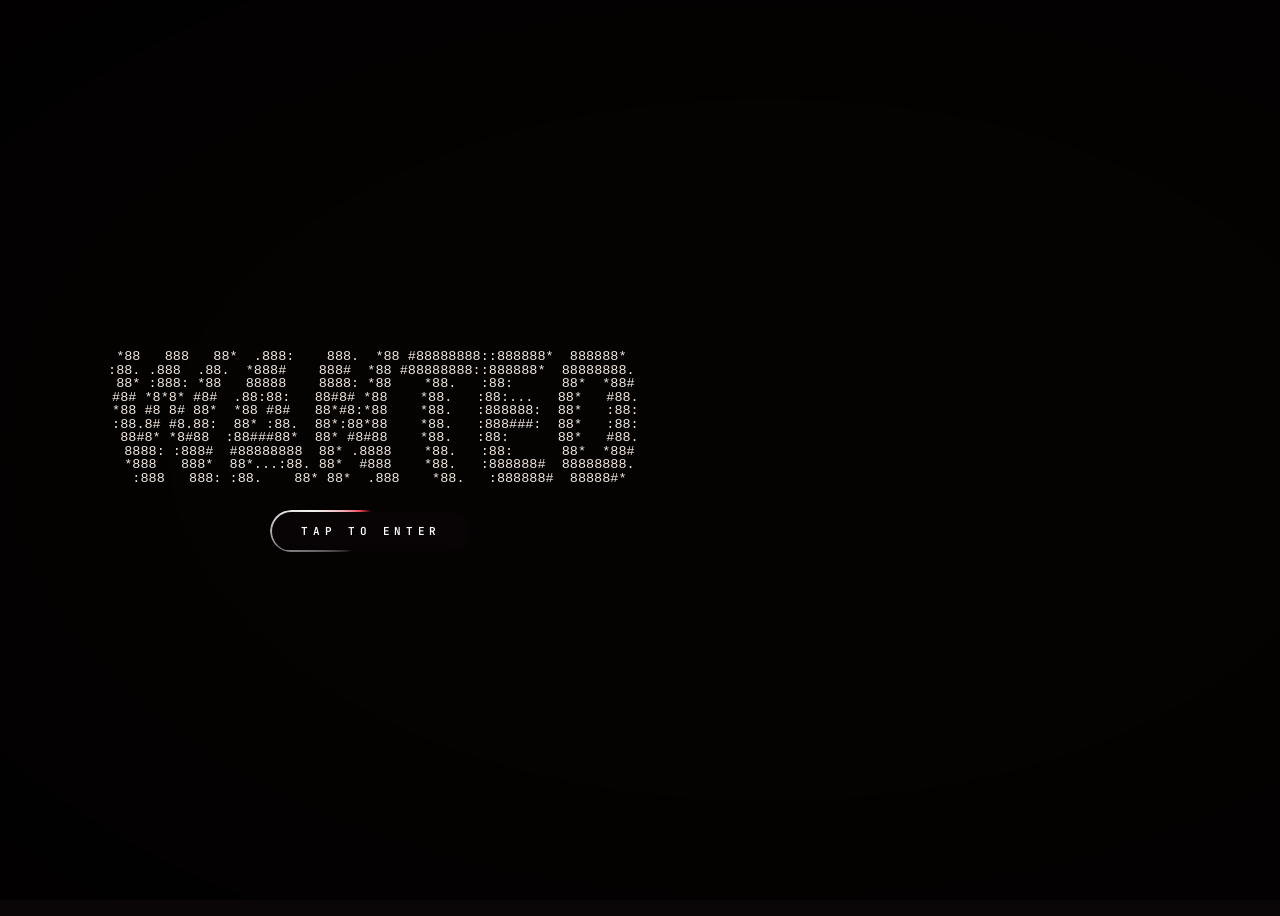
==== commit aacb6475: "Rename index (20).html to index.html" ====
--- a/index.html
+++ b/index.html
@@ -16,51 +16,21 @@
 <link rel="preconnect" href="https://fonts.googleapis.com">
 <link rel="preconnect" href="https://fonts.gstatic.com" crossorigin>
 <link rel="stylesheet" href="https://fonts.googleapis.com/css2?family=JetBrains+Mono:wght@400;500;600;700;800&display=swap">
-<link rel="stylesheet" href="css/art.css?v=14">
 <link rel="stylesheet" href="css/style.css?v=14">
 </head>
 <body>
 <div id="bgx" aria-hidden="true"><b class="g"></b><b class="t"></b></div>
 
-<div id="gate"><div class="gw"><div class="gt"><pre class="asc w" role="img" aria-label="WANTED"> ?8?    ^88;    x8?    -8x8?      *x88    '&amp;&amp;: 8??&amp;&amp;8&amp;x8888 :8xx88?*?.  'x8x&amp;*?:
- B8@-   88@8   -888    8888%      8888^   88B8 888@8888%B8B ~88888888x  -888@@8B@x
- ?@8&amp;   88B8   :88x    88%88;     88%B%   888x @88%8888888% -88%88%@88  ^%888B888%8
- -88B  .8B8@.  8888   :8@8888     8%@8@;  &amp;88x     ?@B%     .888        ;888  ^?8888
-  88@  888*8?  8B@.   x%8:@88     88%B8@  888x     88@@     ~888        ~8B@    888@.
-  8%B^ ?%8888  8B8    888 ?%@?    @@88@8~ 88@8     x8@%     -@88**x&amp;8   ;@88     B@@x
-  *8B* 8B^'88 ^8%8   x88? ~888    88@^888 ?B@?     &amp;8%@     ~888%8B8%~  ~B%8     B88?
-  ;888 88- 8@:&amp;@B&amp;   88B;  8@8;   8@@-:88**@@8     8888     :888@@8B8^  .%B@     8@8&amp;
-  ;8B8;88  888888~   @88^~.88@8   888' 88@*B8?     x@@B     -@@%        -88@     @@8&amp;
-   @B8@@8  *8B8%8   *8@@8%@88@8   @8%^ :@8@8@8     8@88     :@@8        '888    ?@88^
-   ?@888?  .88888   8888B8888%@:  @%8'  8%88@?     88B8     '@%8        .8B@  -x@8@%
-   888B8;   8%88x  '888;;-:~?88?  @88^  -B8888     &amp;888     -@B8@B88@8  :8@%@%@8888
-   ;888B    8%88&amp;  ?88*     ^@8@  888.   *8B8x     x8@8     -888%88@8*  :B8%%8@%8*
-    *8&amp;&amp;    'x?x   *8&amp;~      ?x?; &amp;x8     **?:     :*&amp;8     :x*&amp;**x&amp;?.  ;88?8?&amp;;</pre><div class="asc-s" role="img" aria-label="WANTED"><pre class="asc" aria-hidden="true"> 8*&amp;    *&amp;&amp;    &amp;8:    ?x&amp;8     ;8*?    x?8
- 8%8   :888   x888   x%%@8     x888x   888
- *8@-  &amp;888^  *88^   88888~    8%8%B   888
- ~8@&amp;  88@@&amp;  888   :888@88    ?%8@8&amp;  8%8
-  88@ ~@8.8@ :%88   888;*@%~   x88&amp;@8~ B88
-  88B ;8? 88 8%@?   88% ~8@&amp;   ?88-8@8 88%
-  xB8:x8* 88'?88^  88@?  @8@   *8@^;88'@8B
-  ^888@8. 8@*88%   B88*8&amp;B8@~  &amp;88- x%8@@8
-   8B8@8  '@BB88  ~B8888@88@8  888'  8@88B
-   88%%8   B88%8  &amp;88xx8?8B88  &amp;8B-  8@888
-   x888?   8@88^  88B     88%x x88~   8888
-   -8*8.   .*8*  .8*8      **x ^?8-   .*?x</pre><pre class="asc" aria-hidden="true">'88?*88x&amp;8?&amp;*~ '8*?x&amp;?88&amp;:   x88&amp;&amp;*&amp;'
-.B8888888@88B8 :8%8B8@8@%&amp;   @8B88%888%:
-:@B@88%B8888@8 ;%8@8888B88   B%%888@888B?
- :;^.88@8':.-' ^@888^^~-'    888B~^^&amp;888@:
-     *%88      ~@@8.         8888    ^8%@B
-     ?@88      ^8B@*~-;.^    %88&amp;     ?@88.
-     8%@8      ;8%%8B88@%:   8888     :8@@8
-     ?888      ~8BB8%888B-   888&amp;     ^@8B8
-     &amp;@8%      '88%&amp;*&amp;??&amp;    8B8x     ^@@@8
-     *@%8      '888~         88@*     *8@8^
-     *888      '%B8.         888*    :8888
-     88B8      ^@8@&amp;^-:;:~   @88@-;;*8@%8'
-     x8%8      ^888@%8%888   8@@88@@B88B8
-     &amp;88B      ;88B888888@   88B@8B8%88.
-     ;?x8      -*8?8&amp;88x&amp;?   88&amp;x8&amp;8'</pre></div></div><div id="enter">TAP TO ENTER</div></div></div>
+<div id="gate"><div class="gw"><div class="gt" aria-label="WANTED"><pre class="ascii" aria-hidden="true">*88   888   88*  .888:    888.  *88 #88888888::888888*  888888*
+:88. .888  .88.  *888#    888#  *88 #88888888::888888*  88888888.
+ 88* :888: *88   88888    8888: *88    *88.   :88:      88*  *88#
+ #8# *8*8* #8#  .88:88:   88#8# *88    *88.   :88:...   88*   #88.
+ *88 #8 8# 88*  *88 #8#   88*#8:*88    *88.   :888888:  88*   :88:
+ :88.8# #8.88:  88* :88.  88*:88*88    *88.   :888###:  88*   :88:
+  88#8* *8#88  :88###88*  88* #8#88    *88.   :88:      88*   #88.
+  8888: :888#  #88888888  88* .8888    *88.   :88:      88*  *88#
+  *888   888*  88*...:88. 88*  #888    *88.   :888888#  88888888.
+  :888   888: :88.    88* 88*  .888    *88.   :888888#  88888#*</pre></div><div id="enter">TAP TO ENTER</div></div></div>
 
 <header id="top" class="off">
   <div class="brand">WANTED</div>
@@ -82,45 +52,16 @@
   <section class="view on" id="home">
     <div class="hero">
       <div class="stat"><i class="pulse"></i>At large <span id="clk">00:00:00</span></div>
-      <h1 class="logo" aria-label="WANTED"><pre class="asc w" role="img" aria-label="WANTED"> ?8?    ^88;    x8?    -8x8?      *x88    '&amp;&amp;: 8??&amp;&amp;8&amp;x8888 :8xx88?*?.  'x8x&amp;*?:
- B8@-   88@8   -888    8888%      8888^   88B8 888@8888%B8B ~88888888x  -888@@8B@x
- ?@8&amp;   88B8   :88x    88%88;     88%B%   888x @88%8888888% -88%88%@88  ^%888B888%8
- -88B  .8B8@.  8888   :8@8888     8%@8@;  &amp;88x     ?@B%     .888        ;888  ^?8888
-  88@  888*8?  8B@.   x%8:@88     88%B8@  888x     88@@     ~888        ~8B@    888@.
-  8%B^ ?%8888  8B8    888 ?%@?    @@88@8~ 88@8     x8@%     -@88**x&amp;8   ;@88     B@@x
-  *8B* 8B^'88 ^8%8   x88? ~888    88@^888 ?B@?     &amp;8%@     ~888%8B8%~  ~B%8     B88?
-  ;888 88- 8@:&amp;@B&amp;   88B;  8@8;   8@@-:88**@@8     8888     :888@@8B8^  .%B@     8@8&amp;
-  ;8B8;88  888888~   @88^~.88@8   888' 88@*B8?     x@@B     -@@%        -88@     @@8&amp;
-   @B8@@8  *8B8%8   *8@@8%@88@8   @8%^ :@8@8@8     8@88     :@@8        '888    ?@88^
-   ?@888?  .88888   8888B8888%@:  @%8'  8%88@?     88B8     '@%8        .8B@  -x@8@%
-   888B8;   8%88x  '888;;-:~?88?  @88^  -B8888     &amp;888     -@B8@B88@8  :8@%@%@8888
-   ;888B    8%88&amp;  ?88*     ^@8@  888.   *8B8x     x8@8     -888%88@8*  :B8%%8@%8*
-    *8&amp;&amp;    'x?x   *8&amp;~      ?x?; &amp;x8     **?:     :*&amp;8     :x*&amp;**x&amp;?.  ;88?8?&amp;;</pre><div class="asc-s" role="img" aria-label="WANTED"><pre class="asc" aria-hidden="true"> 8*&amp;    *&amp;&amp;    &amp;8:    ?x&amp;8     ;8*?    x?8
- 8%8   :888   x888   x%%@8     x888x   888
- *8@-  &amp;888^  *88^   88888~    8%8%B   888
- ~8@&amp;  88@@&amp;  888   :888@88    ?%8@8&amp;  8%8
-  88@ ~@8.8@ :%88   888;*@%~   x88&amp;@8~ B88
-  88B ;8? 88 8%@?   88% ~8@&amp;   ?88-8@8 88%
-  xB8:x8* 88'?88^  88@?  @8@   *8@^;88'@8B
-  ^888@8. 8@*88%   B88*8&amp;B8@~  &amp;88- x%8@@8
-   8B8@8  '@BB88  ~B8888@88@8  888'  8@88B
-   88%%8   B88%8  &amp;88xx8?8B88  &amp;8B-  8@888
-   x888?   8@88^  88B     88%x x88~   8888
-   -8*8.   .*8*  .8*8      **x ^?8-   .*?x</pre><pre class="asc" aria-hidden="true">'88?*88x&amp;8?&amp;*~ '8*?x&amp;?88&amp;:   x88&amp;&amp;*&amp;'
-.B8888888@88B8 :8%8B8@8@%&amp;   @8B88%888%:
-:@B@88%B8888@8 ;%8@8888B88   B%%888@888B?
- :;^.88@8':.-' ^@888^^~-'    888B~^^&amp;888@:
-     *%88      ~@@8.         8888    ^8%@B
-     ?@88      ^8B@*~-;.^    %88&amp;     ?@88.
-     8%@8      ;8%%8B88@%:   8888     :8@@8
-     ?888      ~8BB8%888B-   888&amp;     ^@8B8
-     &amp;@8%      '88%&amp;*&amp;??&amp;    8B8x     ^@@@8
-     *@%8      '888~         88@*     *8@8^
-     *888      '%B8.         888*    :8888
-     88B8      ^@8@&amp;^-:;:~   @88@-;;*8@%8'
-     x8%8      ^888@%8%888   8@@88@@B88B8
-     &amp;88B      ;88B888888@   88B@8B8%88.
-     ;?x8      -*8?8&amp;88x&amp;?   88&amp;x8&amp;8'</pre></div></h1>
+      <h1 class="logo" aria-label="WANTED"><pre class="ascii" aria-hidden="true">*88   888   88*  .888:    888.  *88 #88888888::888888*  888888*
+:88. .888  .88.  *888#    888#  *88 #88888888::888888*  88888888.
+ 88* :888: *88   88888    8888: *88    *88.   :88:      88*  *88#
+ #8# *8*8* #8#  .88:88:   88#8# *88    *88.   :88:...   88*   #88.
+ *88 #8 8# 88*  *88 #8#   88*#8:*88    *88.   :888888:  88*   :88:
+ :88.8# #8.88:  88* :88.  88*:88*88    *88.   :888###:  88*   :88:
+  88#8* *8#88  :88###88*  88* #8#88    *88.   :88:      88*   #88.
+  8888: :888#  #88888888  88* .8888    *88.   :88:      88*  *88#
+  *888   888*  88*...:88. 88*  #888    *88.   :888888#  88888888.
+  :888   888: :88.    88* 88*  .888    *88.   :888888#  88888#*</pre></h1>
       <p class="tagl">hindi kana dapat kilalanin pa, tatlong krus para sayo</p>
       <div class="hud">
         <div><b id="hT">0</b><span>Targets</span></div>
@@ -184,33 +125,6 @@
 
 <div id="toasts" aria-live="polite"></div>
 
-<script>
-/* mouse trail — PC lang (mouse + hover). Walang trail sa phone/tablet/touch */
-(()=>{
-  const fine=matchMedia('(hover:hover) and (pointer:fine)'),calm=matchMedia('(prefers-reduced-motion:reduce)');
-  if(!fine.matches||calm.matches)return;
-  const cv=document.createElement('canvas');cv.id='wtrail';cv.setAttribute('aria-hidden','true');
-  const cx=cv.getContext('2d');document.body.appendChild(cv);
-  let W=0,H=0,dpr=1,run=false,lx=-99,ly=-99;const P=[],G='01+x:.8†';
-  const fit=()=>{dpr=Math.min(devicePixelRatio||1,2);W=innerWidth;H=innerHeight;cv.width=W*dpr;cv.height=H*dpr;cx.setTransform(dpr,0,0,dpr,0,0)};
-  fit();addEventListener('resize',fit);
-  const loop=()=>{
-    cx.clearRect(0,0,W,H);cx.font='700 13px "JetBrains Mono",ui-monospace,monospace';cx.textAlign='center';cx.textBaseline='middle';
-    for(let i=P.length-1;i>=0;i--){const p=P[i];p.l-=.028;if(p.l<=0){P.splice(i,1);continue}
-      p.y+=p.v;cx.globalAlpha=p.l*.9;cx.fillStyle=p.l>.7?'#ff6672':'#d6192b';cx.shadowColor='rgba(240,64,79,.8)';cx.shadowBlur=8;cx.fillText(p.c,p.x,p.y)}
-    cx.globalAlpha=1;cx.shadowBlur=0;
-    if(P.length)requestAnimationFrame(loop);else{run=false}
-  };
-  addEventListener('pointermove',e=>{
-    if(e.pointerType!=='mouse')return;
-    const d=Math.hypot(e.clientX-lx,e.clientY-ly);if(d<16)return;lx=e.clientX;ly=e.clientY;
-    P.push({x:lx,y:ly,v:.25+Math.random()*.35,l:1,c:G[Math.random()*G.length|0]});
-    if(P.length>60)P.shift();
-    if(!run){run=true;requestAnimationFrame(loop)}
-  },{passive:true});
-  fine.addEventListener&&fine.addEventListener('change',()=>{if(!fine.matches){cv.remove();P.length=0}});
-})();
-</script>
 <script src="js/hostages.js?v=14"></script>
 <script src="js/app.js?v=14"></script>
 </body>
--- a/css/style.css
+++ b/css/style.css
@@ -501,8 +501,112 @@
 #gate::before{filter:brightness(1.9) contrast(1.15) saturate(1.1);
   background:linear-gradient(90deg,rgba(5,2,3,.5),rgba(5,2,3,0) 55%),url(../img/angel.jpg) 74% 40%/cover no-repeat}
 #gate::after{background:radial-gradient(ellipse at 60% 50%,transparent 55%,rgba(0,0,0,.6))}
-@media (min-width:900px){.gt{font-size:clamp(90px,11.5vw,170px)}.gw{margin-right:26vw}}
+
 #gate::before{filter:brightness(1.4) contrast(1.1)}
 @media (min-width:900px){.gw{margin-right:34vw}}
 #home::before,#home::after{opacity:.4}
 #enter.show{color:#fff;background:rgba(10,6,7,.6)}
+
+
+/* ================= v14 ================= */
+/* --- fonts: hacker/doxxer mono lang, lowkey --- */
+:root{
+  --mono:"JetBrains Mono","DejaVu Sans Mono",ui-monospace,SFMono-Regular,Menlo,Consolas,monospace;
+  --disp:var(--mono);--black:var(--mono);--sans:var(--mono);
+}
+body{font:400 13.5px/1.6 var(--mono);letter-spacing:.01em}
+body,button,input{font-variant-ligatures:none;font-feature-settings:"liga" 0,"calt" 0}
+.brand{font:800 17px/1 var(--mono);letter-spacing:.32em;color:var(--red2);text-transform:uppercase}
+.brand::after{content:"_";margin-left:2px;animation:cur 1.1s steps(1) infinite}
+@keyframes cur{50%{opacity:0}}
+.head h2,.nm,.mn,.s b{font-family:var(--mono);text-transform:uppercase}
+.head h2{font-weight:800;font-size:clamp(24px,3.6vw,36px);letter-spacing:.1em}
+.head h2::before{content:"> ";color:var(--red2)}
+.head em{font-size:12px;letter-spacing:.04em}
+.nm{font-weight:700;font-size:14px;letter-spacing:.06em}
+.card.lead .nm{font-size:clamp(22px,3.6vw,42px);letter-spacing:.05em}
+.mn{font-weight:800;font-size:clamp(22px,3.2vw,34px);letter-spacing:.05em}
+.s b{font-weight:700;font-size:15px;letter-spacing:.06em}
+.s:not(.plug) b{font-size:22px}
+.bty,.hud b,#mb{font-family:var(--mono);font-weight:800;letter-spacing:0}
+.bty{font-size:16px}
+.card.lead .bty{font-size:clamp(24px,3.4vw,40px)}
+.hud b{font-size:30px}#mb{font-size:28px}
+.un,.sub,.tagl,.hud span,.stat,.lh,.row>span,.why>span,.mt,.kl{font-family:var(--mono)}
+.tagl{font-size:14px;max-width:480px;letter-spacing:.01em}
+.tagl::before{content:"// ";color:var(--red2)}
+.why p{font-size:15px}
+.fq{font:700 clamp(13px,1.8vw,17px)/1.7 var(--mono);letter-spacing:.04em;text-transform:lowercase;color:var(--mut)}
+.fq .cr{font-size:15px;margin-bottom:8px}
+#enter,.btn,.chip,.nb,#nav button{font-family:var(--mono)}
+
+/* --- ASCII WANTED (logo + gate) --- */
+.asc{margin:0;white-space:pre;text-align:left;font:700 var(--fs,10px)/1.02 var(--mono);letter-spacing:0;
+  font-variant-ligatures:none;font-feature-settings:"liga" 0,"calt" 0;color:var(--red2);
+  text-shadow:0 0 5px rgba(240,64,79,.6),0 0 24px rgba(214,25,43,.38);user-select:none;-webkit-user-select:none}
+.asc-s{display:none;flex-direction:column;align-items:center;gap:.9em}
+.logo,.gt{font:inherit;line-height:1;white-space:normal;color:inherit;letter-spacing:0;text-shadow:none;display:flex;justify-content:center}
+.logo.mv{text-shadow:none}
+.logo .asc.w,.gt .asc.w{--fs:min(calc(88vw/51.6),19px)}
+.gt .asc.w{--fs:min(calc(46vw/51.6),15px)}
+.logo .asc-s .asc,.gt .asc-s .asc{--fs:calc(84vw/26.4)}
+.logo{will-change:transform}
+/* gate title laging lumalabas (hindi na naka-depende sa html.fr) */
+.gt{opacity:0;animation:gin 1.1s .15s var(--ease) forwards}
+.logo .asc{animation:flk 7s steps(1) infinite}
+@keyframes flk{0%,93%,96%,100%{opacity:1}94%{opacity:.78}95%{opacity:.95}}
+
+/* --- intro: anghel (naka-embed, hindi na maliligaw ang path) --- */
+#gate::before{background:linear-gradient(90deg,rgba(5,2,3,.55),rgba(5,2,3,0) 55%),var(--angel) 72% 40%/cover no-repeat;
+  opacity:0;transform:scale(1.06);transition:none;
+  animation:angin 2.2s .1s var(--ease-io) forwards,angz 16s linear forwards}
+html.fr #gate::before{opacity:0;transform:scale(1.06)}
+@keyframes angin{to{opacity:1}}
+@keyframes angz{to{transform:scale(1)}}
+@media (min-width:900px){.gw{margin-right:42vw}}
+
+/* --- kamay (naka-embed) --- */
+#home::before{background-image:var(--hand-l)}
+#home::after{background-image:var(--hand-r)}
+#home::before,#home::after{opacity:.28}
+
+/* --- mouse trail: PC lang --- */
+#wtrail{position:fixed;inset:0;width:100%;height:100%;z-index:300;pointer-events:none}
+@media (hover:none),(pointer:coarse){#wtrail{display:none!important}}
+
+/* --- tablet --- */
+@media (max-width:900px){
+  .gw{margin-right:0}
+  .gt .asc.w{--fs:min(calc(88vw/51.6),15px)}
+}
+
+/* --- phone: stacked WAN / TED na mas malaki --- */
+@media (max-width:720px){
+  .asc.w{display:none}
+  .asc-s{display:flex}
+  .logo .asc-s .asc,.gt .asc-s .asc{--fs:calc(74vw/26.4)}
+  #gate::before{background:linear-gradient(180deg,rgba(5,2,3,.2),rgba(5,2,3,0) 45%,rgba(5,2,3,.35)),var(--angel) 76% 100%/auto 74% no-repeat;filter:brightness(1.5) contrast(1.1)}
+  .gw{transform:translateY(-14vh)}
+  #gate::after{background:radial-gradient(ellipse at 50% 50%,rgba(0,0,0,.2),rgba(0,0,0,.7))}
+  .hero{gap:14px}
+  .head h2{font-size:24px}
+  .nm{font-size:13px}.bty{font-size:15px}
+  .mn{font-size:26px}#mb{font-size:24px}
+  .card.lead .nm{font-size:22px}.card.lead .bty{font-size:24px}
+  .s b{font-size:14px}.s:not(.plug) b{font-size:18px}
+  .fq{font-size:13px;margin-top:16px}
+  .tagl{font-size:13px}
+  #nav button{font-size:10px;letter-spacing:.08em}
+  #home::before,#home::after{opacity:.3;top:46%;width:min(46vw,260px)}
+}
+@media (max-width:360px){#nav button{font-size:9px;letter-spacing:.04em}}
+@media (max-height:520px) and (min-width:721px){.logo .asc.w{--fs:min(calc(86vw/51.6),calc(26vh/6.5))}}
+
+/* --- touch devices: mas magaan, walang 3D tilt/blur --- */
+@media (hover:none){
+  .view{filter:none;will-change:auto}
+  .card{transform:none;transform-style:flat;will-change:auto}
+  .card:active{transform:scale(.98)}
+  .logo{transform:none;will-change:auto}
+}
+@media (prefers-reduced-motion:reduce){.brand::after,.logo .asc{animation:none}.gt{opacity:1;animation:none}#gate::before{opacity:1;animation:none;transform:none}}
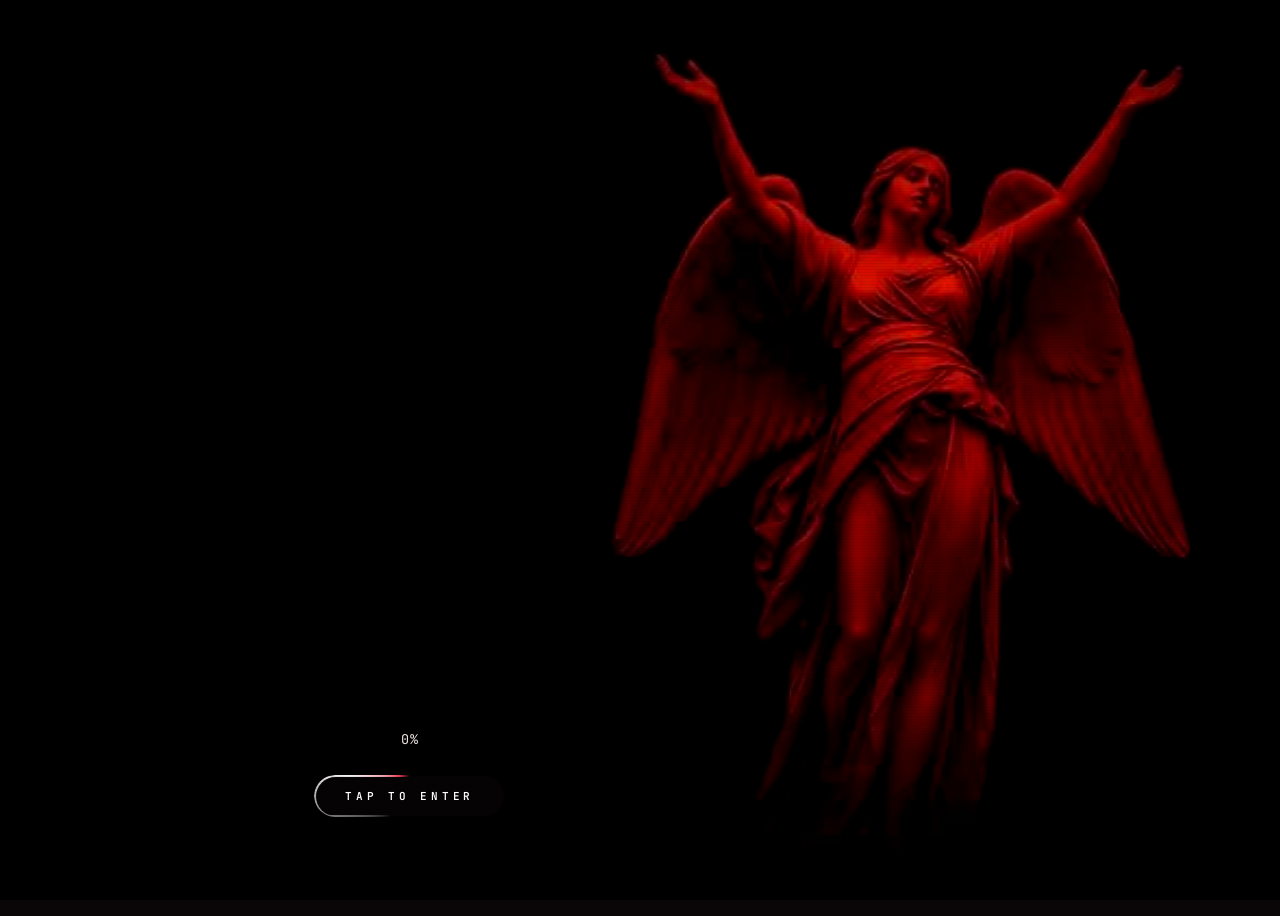
==== commit 13f47a2c: "Rename index (20).html to index.html" ====
--- a/index.html
+++ b/index.html
@@ -2,6 +2,7 @@
 <html lang="tl">
 <head>
 <meta charset="utf-8">
+<script>if(/^\/[^\/.]+\/$/.test(location.pathname))document.write('<base href="/">')</script>
 <meta name="viewport" content="width=device-width, initial-scale=1, viewport-fit=cover">
 <title>WANTED</title>
 <meta name="description" content="hindi kana dapat kilalanin pa, tatlong krus para sayo">
@@ -16,21 +17,56 @@
 <link rel="preconnect" href="https://fonts.googleapis.com">
 <link rel="preconnect" href="https://fonts.gstatic.com" crossorigin>
 <link rel="stylesheet" href="https://fonts.googleapis.com/css2?family=JetBrains+Mono:wght@400;500;600;700;800&display=swap">
-<link rel="stylesheet" href="css/style.css?v=14">
+<link rel="stylesheet" href="css/art.css?v=15">
+<link rel="stylesheet" href="css/style.css?v=15">
 </head>
 <body>
 <div id="bgx" aria-hidden="true"><b class="g"></b><b class="t"></b></div>
 
-<div id="gate"><div class="gw"><div class="gt" aria-label="WANTED"><pre class="ascii" aria-hidden="true">*88   888   88*  .888:    888.  *88 #88888888::888888*  888888*
-:88. .888  .88.  *888#    888#  *88 #88888888::888888*  88888888.
- 88* :888: *88   88888    8888: *88    *88.   :88:      88*  *88#
- #8# *8*8* #8#  .88:88:   88#8# *88    *88.   :88:...   88*   #88.
- *88 #8 8# 88*  *88 #8#   88*#8:*88    *88.   :888888:  88*   :88:
- :88.8# #8.88:  88* :88.  88*:88*88    *88.   :888###:  88*   :88:
-  88#8* *8#88  :88###88*  88* #8#88    *88.   :88:      88*   #88.
-  8888: :888#  #88888888  88* .8888    *88.   :88:      88*  *88#
-  *888   888*  88*...:88. 88*  #888    *88.   :888888#  88888888.
-  :888   888: :88.    88* 88*  .888    *88.   :888888#  88888#*</pre></div><div id="enter">TAP TO ENTER</div></div></div>
+<div id="gate"><div class="gscan"></div><div class="gflash"></div>
+<div class="gc tl"><b>WANTED</b><span>case registry</span></div>
+<div class="gc tr"><span id="gclk">00:00:00</span><span>signal <i class="sig"></i></span></div>
+<div class="gc bl"><div id="glog"></div></div>
+<div class="gc br"><span>✝ ✝ ✝</span></div>
+<div class="gw"><div class="gt"><pre class="asc w" role="img" aria-label="WANTED"> ?8?    ^88;    x8?    -8x8?      *x88    '&amp;&amp;: 8??&amp;&amp;8&amp;x8888 :8xx88?*?.  'x8x&amp;*?:
+ B8@-   88@8   -888    8888%      8888^   88B8 888@8888%B8B ~88888888x  -888@@8B@x
+ ?@8&amp;   88B8   :88x    88%88;     88%B%   888x @88%8888888% -88%88%@88  ^%888B888%8
+ -88B  .8B8@.  8888   :8@8888     8%@8@;  &amp;88x     ?@B%     .888        ;888  ^?8888
+  88@  888*8?  8B@.   x%8:@88     88%B8@  888x     88@@     ~888        ~8B@    888@.
+  8%B^ ?%8888  8B8    888 ?%@?    @@88@8~ 88@8     x8@%     -@88**x&amp;8   ;@88     B@@x
+  *8B* 8B^'88 ^8%8   x88? ~888    88@^888 ?B@?     &amp;8%@     ~888%8B8%~  ~B%8     B88?
+  ;888 88- 8@:&amp;@B&amp;   88B;  8@8;   8@@-:88**@@8     8888     :888@@8B8^  .%B@     8@8&amp;
+  ;8B8;88  888888~   @88^~.88@8   888' 88@*B8?     x@@B     -@@%        -88@     @@8&amp;
+   @B8@@8  *8B8%8   *8@@8%@88@8   @8%^ :@8@8@8     8@88     :@@8        '888    ?@88^
+   ?@888?  .88888   8888B8888%@:  @%8'  8%88@?     88B8     '@%8        .8B@  -x@8@%
+   888B8;   8%88x  '888;;-:~?88?  @88^  -B8888     &amp;888     -@B8@B88@8  :8@%@%@8888
+   ;888B    8%88&amp;  ?88*     ^@8@  888.   *8B8x     x8@8     -888%88@8*  :B8%%8@%8*
+    *8&amp;&amp;    'x?x   *8&amp;~      ?x?; &amp;x8     **?:     :*&amp;8     :x*&amp;**x&amp;?.  ;88?8?&amp;;</pre><div class="asc-s" role="img" aria-label="WANTED"><pre class="asc" aria-hidden="true"> 8*&amp;    *&amp;&amp;    &amp;8:    ?x&amp;8     ;8*?    x?8
+ 8%8   :888   x888   x%%@8     x888x   888
+ *8@-  &amp;888^  *88^   88888~    8%8%B   888
+ ~8@&amp;  88@@&amp;  888   :888@88    ?%8@8&amp;  8%8
+  88@ ~@8.8@ :%88   888;*@%~   x88&amp;@8~ B88
+  88B ;8? 88 8%@?   88% ~8@&amp;   ?88-8@8 88%
+  xB8:x8* 88'?88^  88@?  @8@   *8@^;88'@8B
+  ^888@8. 8@*88%   B88*8&amp;B8@~  &amp;88- x%8@@8
+   8B8@8  '@BB88  ~B8888@88@8  888'  8@88B
+   88%%8   B88%8  &amp;88xx8?8B88  &amp;8B-  8@888
+   x888?   8@88^  88B     88%x x88~   8888
+   -8*8.   .*8*  .8*8      **x ^?8-   .*?x</pre><pre class="asc" aria-hidden="true">'88?*88x&amp;8?&amp;*~ '8*?x&amp;?88&amp;:   x88&amp;&amp;*&amp;'
+.B8888888@88B8 :8%8B8@8@%&amp;   @8B88%888%:
+:@B@88%B8888@8 ;%8@8888B88   B%%888@888B?
+ :;^.88@8':.-' ^@888^^~-'    888B~^^&amp;888@:
+     *%88      ~@@8.         8888    ^8%@B
+     ?@88      ^8B@*~-;.^    %88&amp;     ?@88.
+     8%@8      ;8%%8B88@%:   8888     :8@@8
+     ?888      ~8BB8%888B-   888&amp;     ^@8B8
+     &amp;@8%      '88%&amp;*&amp;??&amp;    8B8x     ^@@@8
+     *@%8      '888~         88@*     *8@8^
+     *888      '%B8.         888*    :8888
+     88B8      ^@8@&amp;^-:;:~   @88@-;;*8@%8'
+     x8%8      ^888@%8%888   8@@88@@B88B8
+     &amp;88B      ;88B888888@   88B@8B8%88.
+     ;?x8      -*8?8&amp;88x&amp;?   88&amp;x8&amp;8'</pre></div></div><div class="gbar"><i id="gbar"></i></div><div class="gpct" id="gpct">0%</div><div id="enter">TAP TO ENTER</div></div></div>
 
 <header id="top" class="off">
   <div class="brand">WANTED</div>
@@ -52,16 +88,45 @@
   <section class="view on" id="home">
     <div class="hero">
       <div class="stat"><i class="pulse"></i>At large <span id="clk">00:00:00</span></div>
-      <h1 class="logo" aria-label="WANTED"><pre class="ascii" aria-hidden="true">*88   888   88*  .888:    888.  *88 #88888888::888888*  888888*
-:88. .888  .88.  *888#    888#  *88 #88888888::888888*  88888888.
- 88* :888: *88   88888    8888: *88    *88.   :88:      88*  *88#
- #8# *8*8* #8#  .88:88:   88#8# *88    *88.   :88:...   88*   #88.
- *88 #8 8# 88*  *88 #8#   88*#8:*88    *88.   :888888:  88*   :88:
- :88.8# #8.88:  88* :88.  88*:88*88    *88.   :888###:  88*   :88:
-  88#8* *8#88  :88###88*  88* #8#88    *88.   :88:      88*   #88.
-  8888: :888#  #88888888  88* .8888    *88.   :88:      88*  *88#
-  *888   888*  88*...:88. 88*  #888    *88.   :888888#  88888888.
-  :888   888: :88.    88* 88*  .888    *88.   :888888#  88888#*</pre></h1>
+      <h1 class="logo" aria-label="WANTED"><pre class="asc w" role="img" aria-label="WANTED"> ?8?    ^88;    x8?    -8x8?      *x88    '&amp;&amp;: 8??&amp;&amp;8&amp;x8888 :8xx88?*?.  'x8x&amp;*?:
+ B8@-   88@8   -888    8888%      8888^   88B8 888@8888%B8B ~88888888x  -888@@8B@x
+ ?@8&amp;   88B8   :88x    88%88;     88%B%   888x @88%8888888% -88%88%@88  ^%888B888%8
+ -88B  .8B8@.  8888   :8@8888     8%@8@;  &amp;88x     ?@B%     .888        ;888  ^?8888
+  88@  888*8?  8B@.   x%8:@88     88%B8@  888x     88@@     ~888        ~8B@    888@.
+  8%B^ ?%8888  8B8    888 ?%@?    @@88@8~ 88@8     x8@%     -@88**x&amp;8   ;@88     B@@x
+  *8B* 8B^'88 ^8%8   x88? ~888    88@^888 ?B@?     &amp;8%@     ~888%8B8%~  ~B%8     B88?
+  ;888 88- 8@:&amp;@B&amp;   88B;  8@8;   8@@-:88**@@8     8888     :888@@8B8^  .%B@     8@8&amp;
+  ;8B8;88  888888~   @88^~.88@8   888' 88@*B8?     x@@B     -@@%        -88@     @@8&amp;
+   @B8@@8  *8B8%8   *8@@8%@88@8   @8%^ :@8@8@8     8@88     :@@8        '888    ?@88^
+   ?@888?  .88888   8888B8888%@:  @%8'  8%88@?     88B8     '@%8        .8B@  -x@8@%
+   888B8;   8%88x  '888;;-:~?88?  @88^  -B8888     &amp;888     -@B8@B88@8  :8@%@%@8888
+   ;888B    8%88&amp;  ?88*     ^@8@  888.   *8B8x     x8@8     -888%88@8*  :B8%%8@%8*
+    *8&amp;&amp;    'x?x   *8&amp;~      ?x?; &amp;x8     **?:     :*&amp;8     :x*&amp;**x&amp;?.  ;88?8?&amp;;</pre><div class="asc-s" role="img" aria-label="WANTED"><pre class="asc" aria-hidden="true"> 8*&amp;    *&amp;&amp;    &amp;8:    ?x&amp;8     ;8*?    x?8
+ 8%8   :888   x888   x%%@8     x888x   888
+ *8@-  &amp;888^  *88^   88888~    8%8%B   888
+ ~8@&amp;  88@@&amp;  888   :888@88    ?%8@8&amp;  8%8
+  88@ ~@8.8@ :%88   888;*@%~   x88&amp;@8~ B88
+  88B ;8? 88 8%@?   88% ~8@&amp;   ?88-8@8 88%
+  xB8:x8* 88'?88^  88@?  @8@   *8@^;88'@8B
+  ^888@8. 8@*88%   B88*8&amp;B8@~  &amp;88- x%8@@8
+   8B8@8  '@BB88  ~B8888@88@8  888'  8@88B
+   88%%8   B88%8  &amp;88xx8?8B88  &amp;8B-  8@888
+   x888?   8@88^  88B     88%x x88~   8888
+   -8*8.   .*8*  .8*8      **x ^?8-   .*?x</pre><pre class="asc" aria-hidden="true">'88?*88x&amp;8?&amp;*~ '8*?x&amp;?88&amp;:   x88&amp;&amp;*&amp;'
+.B8888888@88B8 :8%8B8@8@%&amp;   @8B88%888%:
+:@B@88%B8888@8 ;%8@8888B88   B%%888@888B?
+ :;^.88@8':.-' ^@888^^~-'    888B~^^&amp;888@:
+     *%88      ~@@8.         8888    ^8%@B
+     ?@88      ^8B@*~-;.^    %88&amp;     ?@88.
+     8%@8      ;8%%8B88@%:   8888     :8@@8
+     ?888      ~8BB8%888B-   888&amp;     ^@8B8
+     &amp;@8%      '88%&amp;*&amp;??&amp;    8B8x     ^@@@8
+     *@%8      '888~         88@*     *8@8^
+     *888      '%B8.         888*    :8888
+     88B8      ^@8@&amp;^-:;:~   @88@-;;*8@%8'
+     x8%8      ^888@%8%888   8@@88@@B88B8
+     &amp;88B      ;88B888888@   88B@8B8%88.
+     ;?x8      -*8?8&amp;88x&amp;?   88&amp;x8&amp;8'</pre></div></h1>
       <p class="tagl">hindi kana dapat kilalanin pa, tatlong krus para sayo</p>
       <div class="hud">
         <div><b id="hT">0</b><span>Targets</span></div>
@@ -114,6 +179,7 @@
       <div class="acts">
         <button class="nb" data-nav="-1" aria-label="Previous target"><svg viewBox="0 0 24 24" width="18" height="18" fill="none" stroke="currentColor" stroke-width="2.2" stroke-linecap="round" stroke-linejoin="round"><path d="m15 6-6 6 6 6"/></svg></button>
         <button class="nb cp" id="mcp">Copy ID</button>
+        <button class="nb" id="mlink" aria-label="Copy link to this case file" title="Copy link"><svg viewBox="0 0 24 24" width="18" height="18" fill="none" stroke="currentColor" stroke-width="2.2" stroke-linecap="round" stroke-linejoin="round"><path d="M10 14a4 4 0 0 0 5.7 0l3-3a4 4 0 0 0-5.7-5.7l-1 1"/><path d="M14 10a4 4 0 0 0-5.7 0l-3 3a4 4 0 0 0 5.7 5.7l1-1"/></svg></button>
         <a class="btn" id="mo" target="_blank" rel="noopener">Open Discord</a>
         <button class="nb" data-nav="1" aria-label="Next target"><svg viewBox="0 0 24 24" width="18" height="18" fill="none" stroke="currentColor" stroke-width="2.2" stroke-linecap="round" stroke-linejoin="round"><path d="m9 6 6 6-6 6"/></svg></button>
       </div>
@@ -125,7 +191,10 @@
 
 <div id="toasts" aria-live="polite"></div>
 
-<script src="js/hostages.js?v=14"></script>
-<script src="js/app.js?v=14"></script>
+<script src="js/hostages.js?v=15"></script>
+<script src="js/app.js?v=15"></script>
+<script src="js/logo.js?v=15"></script>
+<script src="js/fx.js?v=15"></script>
+<script src="js/gate.js?v=15"></script>
 </body>
 </html>
--- a/css/style.css
+++ b/css/style.css
@@ -445,8 +445,8 @@
 /* ================= v13 ================= */
 /* --- cursor: krus (walang trail) --- */
 @media (hover:hover) and (pointer:fine){
-  *{cursor:url("data:image/svg+xml,%3Csvg xmlns='http://www.w3.org/2000/svg' width='20' height='32' viewBox='0 0 20 32'%3E%3Cpath d='M8 1h4v6h6v4h-6v20H8V11H2V7h6z' fill='white' stroke='black' stroke-width='1.2' stroke-linejoin='round'/%3E%3C/svg%3E") 10 9,auto}
-  a,button,[role=button],.card,.chip,.btn,.nb,.s,#gate,#vol,#mute,.x{cursor:url("data:image/svg+xml,%3Csvg xmlns='http://www.w3.org/2000/svg' width='20' height='32' viewBox='0 0 20 32'%3E%3Cpath d='M8 1h4v6h6v4h-6v20H8V11H2V7h6z' fill='%23f0404f' stroke='black' stroke-width='1.2' stroke-linejoin='round'/%3E%3C/svg%3E") 10 9,pointer}
+  *{cursor:url([data-uri]) 10 9,auto}
+  a,button,[role=button],.card,.chip,.btn,.nb,.s,#gate,#vol,#mute,.x{cursor:url([data-uri]) 10 9,pointer}
   input[type=search]{cursor:text}
 }
 
@@ -480,7 +480,7 @@
 /* --- intro: anghel sa background --- */
 #gate{background:#050202}
 #gate::before{content:"";position:absolute;inset:0;pointer-events:none;opacity:0;transform:scale(1.06);
-  background:linear-gradient(90deg,rgba(5,2,3,.7),rgba(5,2,3,.15) 60%,rgba(5,2,3,.35)),url(../img/angel.jpg) 74% 40%/cover no-repeat;
+  background:linear-gradient(90deg,rgba(5,2,3,.7),rgba(5,2,3,.15) 60%,rgba(5,2,3,.35)),var(--angel) 74% 40%/cover no-repeat;
   transition:opacity 2s var(--ease-io),transform 14s linear}
 html.fr #gate::before{opacity:1;transform:scale(1)}
 #gate::after{content:"";position:absolute;inset:0;pointer-events:none;background:radial-gradient(ellipse at 50% 50%,transparent 45%,rgba(0,0,0,.75))}
@@ -490,8 +490,8 @@
 /* --- WANTED: kamay art (Creation of Adam) na dahan-dahang nagkakalapit --- */
 #home::before,#home::after{content:"";position:absolute;top:50%;z-index:-1;pointer-events:none;width:min(44vw,540px);aspect-ratio:368/250;
   background:center/contain no-repeat;opacity:.5}
-#home::before{left:0;background-image:url(../img/hand-l.png);animation:hl 7s ease-in-out infinite alternate}
-#home::after{right:0;background-image:url(../img/hand-r.png);animation:hr 7s ease-in-out infinite alternate}
+#home::before{left:0;background-image:var(--hl);animation:hl 7s ease-in-out infinite alternate}
+#home::after{right:0;background-image:var(--hr);animation:hr 7s ease-in-out infinite alternate}
 @keyframes hl{from{transform:translate(-18px,-60%)}to{transform:translate(16px,-60%)}}
 @keyframes hr{from{transform:translate(18px,-60%)}to{transform:translate(-16px,-60%)}}
 @media (max-width:720px){#home::before,#home::after{opacity:.32;top:44%}}
@@ -499,114 +499,87 @@
 
 /* v13 tweak: mas kita ang anghel */
 #gate::before{filter:brightness(1.9) contrast(1.15) saturate(1.1);
-  background:linear-gradient(90deg,rgba(5,2,3,.5),rgba(5,2,3,0) 55%),url(../img/angel.jpg) 74% 40%/cover no-repeat}
+  background:linear-gradient(90deg,rgba(5,2,3,.5),rgba(5,2,3,0) 55%),var(--angel) 74% 40%/cover no-repeat}
 #gate::after{background:radial-gradient(ellipse at 60% 50%,transparent 55%,rgba(0,0,0,.6))}
-
+@media (min-width:900px){.gt{font-size:clamp(90px,11.5vw,170px)}.gw{margin-right:26vw}}
 #gate::before{filter:brightness(1.4) contrast(1.1)}
 @media (min-width:900px){.gw{margin-right:34vw}}
 #home::before,#home::after{opacity:.4}
 #enter.show{color:#fff;background:rgba(10,6,7,.6)}
 
 
-/* ================= v14 ================= */
-/* --- fonts: hacker/doxxer mono lang, lowkey --- */
-:root{
-  --mono:"JetBrains Mono","DejaVu Sans Mono",ui-monospace,SFMono-Regular,Menlo,Consolas,monospace;
-  --disp:var(--mono);--black:var(--mono);--sans:var(--mono);
-}
-body{font:400 13.5px/1.6 var(--mono);letter-spacing:.01em}
-body,button,input{font-variant-ligatures:none;font-feature-settings:"liga" 0,"calt" 0}
-.brand{font:800 17px/1 var(--mono);letter-spacing:.32em;color:var(--red2);text-transform:uppercase}
-.brand::after{content:"_";margin-left:2px;animation:cur 1.1s steps(1) infinite}
-@keyframes cur{50%{opacity:0}}
-.head h2,.nm,.mn,.s b{font-family:var(--mono);text-transform:uppercase}
-.head h2{font-weight:800;font-size:clamp(24px,3.6vw,36px);letter-spacing:.1em}
+/* ================= v14: hacker / terminal ================= */
+:root{--angel:url([data-uri]);--hl:url([data-uri]);--hr:url([data-uri]);--xr:url("data:image/svg+xml,%3Csvg xmlns='http://www.w3.org/2000/svg' viewBox='0 0 20 32'%3E%3Cpath d='M8 1h4v6h6v4h-6v20H8V11H2V7h6z' fill='%23f0404f'/%3E%3C/svg%3E");
+  --mono:"JetBrains Mono","IBM Plex Mono",ui-monospace,"SF Mono",Menlo,Consolas,"Liberation Mono",monospace;
+  --disp:var(--mono);--sans:var(--mono);--black:var(--mono)}
+html,body{font-family:var(--mono);font-variant-ligatures:none}
+body{font-size:13.5px;letter-spacing:.01em}
+button,input{font-family:var(--mono)}
+
+/* ASCII logo */
+.ascii{margin:0;font:800 var(--fs,10px)/1 var(--mono);letter-spacing:0;white-space:pre;color:var(--red2);text-align:left;
+  text-shadow:0 0 12px rgba(214,25,43,.65),0 0 2px rgba(255,120,130,.5);font-variant-ligatures:none;user-select:none;-webkit-user-select:none;
+  animation:flk 6s steps(1) infinite}
+@keyframes flk{0%,92%,100%{opacity:1}93%{opacity:.55}94%{opacity:1}96%{opacity:.7}97%{opacity:1}}
+.logo{font-size:0;line-height:0;display:flex;justify-content:center;width:100%}
+.logo .ascii{--fs:min(calc((100vw - 40px)/40),17px,2.5vh)}
+.gt{font-size:0;line-height:0;opacity:0;animation:gin 1.1s var(--ease) .4s forwards}
+html.fr .gt{animation:gin 1.1s var(--ease) forwards}
+.gt .ascii{--fs:min(calc((100vw - 32px)/40),19px)}
+@media (min-width:900px){.gt .ascii{--fs:min(calc(52vw/40),20px)}.gw{margin-right:36vw}}
+.brand{font:800 18px/1 var(--mono);letter-spacing:.14em;color:var(--red2)}
+.brand::after{content:"_";animation:blink 1.1s steps(1) infinite}
+@keyframes blink{50%{opacity:0}}
+
+/* mono sizes (mas malapad ang mono, kaya mas maliit) */
+.head h2{font:800 clamp(22px,3.6vw,34px)/1 var(--mono);letter-spacing:.06em;text-transform:uppercase}
 .head h2::before{content:"> ";color:var(--red2)}
-.head em{font-size:12px;letter-spacing:.04em}
-.nm{font-weight:700;font-size:14px;letter-spacing:.06em}
-.card.lead .nm{font-size:clamp(22px,3.6vw,42px);letter-spacing:.05em}
-.mn{font-weight:800;font-size:clamp(22px,3.2vw,34px);letter-spacing:.05em}
-.s b{font-weight:700;font-size:15px;letter-spacing:.06em}
-.s:not(.plug) b{font-size:22px}
-.bty,.hud b,#mb{font-family:var(--mono);font-weight:800;letter-spacing:0}
-.bty{font-size:16px}
-.card.lead .bty{font-size:clamp(24px,3.4vw,40px)}
-.hud b{font-size:30px}#mb{font-size:28px}
-.un,.sub,.tagl,.hud span,.stat,.lh,.row>span,.why>span,.mt,.kl{font-family:var(--mono)}
-.tagl{font-size:14px;max-width:480px;letter-spacing:.01em}
-.tagl::before{content:"// ";color:var(--red2)}
-.why p{font-size:15px}
-.fq{font:700 clamp(13px,1.8vw,17px)/1.7 var(--mono);letter-spacing:.04em;text-transform:lowercase;color:var(--mut)}
-.fq .cr{font-size:15px;margin-bottom:8px}
-#enter,.btn,.chip,.nb,#nav button{font-family:var(--mono)}
-
-/* --- ASCII WANTED (logo + gate) --- */
-.asc{margin:0;white-space:pre;text-align:left;font:700 var(--fs,10px)/1.02 var(--mono);letter-spacing:0;
-  font-variant-ligatures:none;font-feature-settings:"liga" 0,"calt" 0;color:var(--red2);
-  text-shadow:0 0 5px rgba(240,64,79,.6),0 0 24px rgba(214,25,43,.38);user-select:none;-webkit-user-select:none}
-.asc-s{display:none;flex-direction:column;align-items:center;gap:.9em}
-.logo,.gt{font:inherit;line-height:1;white-space:normal;color:inherit;letter-spacing:0;text-shadow:none;display:flex;justify-content:center}
-.logo.mv{text-shadow:none}
-.logo .asc.w,.gt .asc.w{--fs:min(calc(88vw/51.6),19px)}
-.gt .asc.w{--fs:min(calc(46vw/51.6),15px)}
-.logo .asc-s .asc,.gt .asc-s .asc{--fs:calc(84vw/26.4)}
-.logo{will-change:transform}
-/* gate title laging lumalabas (hindi na naka-depende sa html.fr) */
-.gt{opacity:0;animation:gin 1.1s .15s var(--ease) forwards}
-.logo .asc{animation:flk 7s steps(1) infinite}
-@keyframes flk{0%,93%,96%,100%{opacity:1}94%{opacity:.78}95%{opacity:.95}}
-
-/* --- intro: anghel (naka-embed, hindi na maliligaw ang path) --- */
-#gate::before{background:linear-gradient(90deg,rgba(5,2,3,.55),rgba(5,2,3,0) 55%),var(--angel) 72% 40%/cover no-repeat;
-  opacity:0;transform:scale(1.06);transition:none;
-  animation:angin 2.2s .1s var(--ease-io) forwards,angz 16s linear forwards}
-html.fr #gate::before{opacity:0;transform:scale(1.06)}
-@keyframes angin{to{opacity:1}}
-@keyframes angz{to{transform:scale(1)}}
-@media (min-width:900px){.gw{margin-right:42vw}}
-
-/* --- kamay (naka-embed) --- */
-#home::before{background-image:var(--hand-l)}
-#home::after{background-image:var(--hand-r)}
-#home::before,#home::after{opacity:.28}
-
-/* --- mouse trail: PC lang --- */
-#wtrail{position:fixed;inset:0;width:100%;height:100%;z-index:300;pointer-events:none}
-@media (hover:none),(pointer:coarse){#wtrail{display:none!important}}
-
-/* --- tablet --- */
-@media (max-width:900px){
-  .gw{margin-right:0}
-  .gt .asc.w{--fs:min(calc(88vw/51.6),15px)}
-}
-
-/* --- phone: stacked WAN / TED na mas malaki --- */
+.head h2::after{content:"_";color:var(--red2);animation:blink 1.1s steps(1) infinite}
+.nm{font:800 15px/1.2 var(--mono);letter-spacing:.04em}
+.card.lead .nm{font-size:clamp(20px,3.2vw,34px);letter-spacing:.03em}
+.mn{font:800 clamp(22px,3.4vw,34px)/1.1 var(--mono);letter-spacing:.03em}
+.s b{font:700 15px/1.2 var(--mono);letter-spacing:.04em}
+.s:not(.plug) b{font-size:18px}
+.bty{font:800 16px/1 var(--mono);letter-spacing:0}
+#mb{font:800 28px/1 var(--mono);letter-spacing:0}
+.hud b{font:800 28px/1 var(--mono);letter-spacing:0}
+.hud span,.stat,.head em,.tagl,.mt,.lh{font-family:var(--mono)}
+.tagl{font-size:12.5px;letter-spacing:.04em;color:var(--mut)}
+.fq{font:500 clamp(12px,1.6vw,15px)/1.6 var(--mono);letter-spacing:.04em}
+.fq .cr{font-family:var(--mono)}
+.kl{font:700 11.5px var(--mono);letter-spacing:.22em}
+.rk{font:800 12px/1.2 var(--mono)}
+.btn,.chip,.nb,#nav button{font-family:var(--mono);font-size:11.5px;letter-spacing:.1em}
+#enter.show{font-family:var(--mono);font-size:11px;letter-spacing:.34em}
+.q{font:500 13.5px var(--mono)}
+
+/* scanlines (sobrang hina lang) */
+html::after{content:"";position:fixed;inset:0;z-index:99990;pointer-events:none;
+  background:repeating-linear-gradient(0deg,rgba(0,0,0,.16) 0 1px,transparent 1px 3px);opacity:.35}
+
+/* anghel: laging kita, hindi nakadepende sa JS */
+#gate::before{opacity:1;transform:none;transition:none;animation:angin 16s var(--ease-io) both;filter:brightness(1.45) contrast(1.1)}
+html.fr #gate::before{opacity:1;transform:none}
+@keyframes angin{0%{opacity:0;transform:scale(1.1)}12%{opacity:1}100%{opacity:1;transform:scale(1)}}
+
+/* kamay: laging kita */
+.view{overflow-x:hidden}
+#home{isolation:isolate}
+#home::before,#home::after{opacity:.7;width:min(46vw,600px);filter:drop-shadow(0 0 10px rgba(214,25,43,.85));top:56%}
+@media (max-width:720px){#home::before,#home::after{opacity:.5;width:48vw;top:50%}}
+
+/* trail na krus (PC lang) */
+.tr{position:fixed;left:0;top:0;width:10px;height:16px;pointer-events:none;z-index:99998;opacity:0;background:var(--xr) center/contain no-repeat;
+  filter:drop-shadow(0 0 4px rgba(214,25,43,.8))}
+@media (hover:none),(pointer:coarse){.tr{display:none}}
+
+/* phone: mas maliit para magkasya */
 @media (max-width:720px){
-  .asc.w{display:none}
-  .asc-s{display:flex}
-  .logo .asc-s .asc,.gt .asc-s .asc{--fs:calc(74vw/26.4)}
-  #gate::before{background:linear-gradient(180deg,rgba(5,2,3,.2),rgba(5,2,3,0) 45%,rgba(5,2,3,.35)),var(--angel) 76% 100%/auto 74% no-repeat;filter:brightness(1.5) contrast(1.1)}
-  .gw{transform:translateY(-14vh)}
-  #gate::after{background:radial-gradient(ellipse at 50% 50%,rgba(0,0,0,.2),rgba(0,0,0,.7))}
-  .hero{gap:14px}
-  .head h2{font-size:24px}
-  .nm{font-size:13px}.bty{font-size:15px}
-  .mn{font-size:26px}#mb{font-size:24px}
-  .card.lead .nm{font-size:22px}.card.lead .bty{font-size:24px}
-  .s b{font-size:14px}.s:not(.plug) b{font-size:18px}
-  .fq{font-size:13px;margin-top:16px}
-  .tagl{font-size:13px}
-  #nav button{font-size:10px;letter-spacing:.08em}
-  #home::before,#home::after{opacity:.3;top:46%;width:min(46vw,260px)}
-}
-@media (max-width:360px){#nav button{font-size:9px;letter-spacing:.04em}}
-@media (max-height:520px) and (min-width:721px){.logo .asc.w{--fs:min(calc(86vw/51.6),calc(26vh/6.5))}}
-
-/* --- touch devices: mas magaan, walang 3D tilt/blur --- */
-@media (hover:none){
-  .view{filter:none;will-change:auto}
-  .card{transform:none;transform-style:flat;will-change:auto}
-  .card:active{transform:scale(.98)}
-  .logo{transform:none;will-change:auto}
-}
-@media (prefers-reduced-motion:reduce){.brand::after,.logo .asc{animation:none}.gt{opacity:1;animation:none}#gate::before{opacity:1;animation:none;transform:none}}
+  .btn,.chip,.nb,#nav button{font-size:10.5px;letter-spacing:.04em}
+  .head h2{font-size:22px}
+  .hud b{font-size:22px}
+  .nm{font-size:14px}
+}
+@media (max-width:720px){.srvs{grid-template-columns:minmax(0,1fr)}.s{min-width:0;padding:14px}.s .go{padding:7px 12px}}
+#home::before,#home::after{opacity:.5}
+@media (max-width:720px){#home::before,#home::after{opacity:.6}}
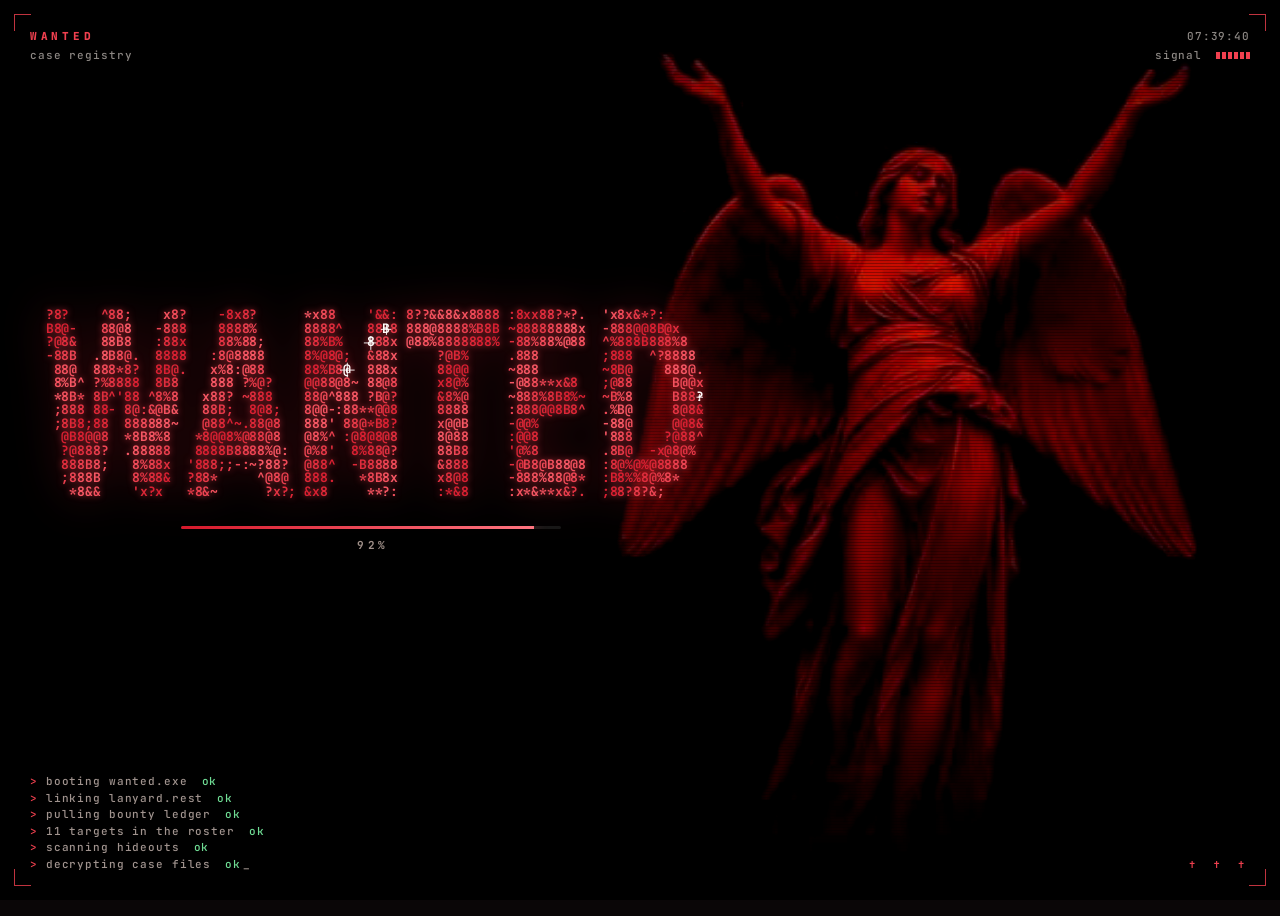
==== commit c8791ed4: "Rename index (21).html to index.html" ====
--- a/index.html
+++ b/index.html
@@ -2,7 +2,7 @@
 <html lang="tl">
 <head>
 <meta charset="utf-8">
-<script>if(/^\/[^\/.]+\/$/.test(location.pathname))document.write('<base href="/">')</script>
+<script>if(/^\/[^\/]+\/$/.test(location.pathname))document.write('<base href="/">')</script>
 <meta name="viewport" content="width=device-width, initial-scale=1, viewport-fit=cover">
 <title>WANTED</title>
 <meta name="description" content="hindi kana dapat kilalanin pa, tatlong krus para sayo">
--- a/css/art.css
+++ b/css/art.css
@@ -0,0 +1,6 @@
+/* WANTED v14 — naka-embed ang mga larawan para hindi na masira ng maling folder/path */
+:root{
+--angel:url("[data-uri]");
+--hand-l:url("[data-uri]");
+--hand-r:url("[data-uri]");
+}
--- a/css/style.css
+++ b/css/style.css
@@ -443,12 +443,7 @@
 
 
 /* ================= v13 ================= */
-/* --- cursor: krus (walang trail) --- */
-@media (hover:hover) and (pointer:fine){
-  *{cursor:url([data-uri]) 10 9,auto}
-  a,button,[role=button],.card,.chip,.btn,.nb,.s,#gate,#vol,#mute,.x{cursor:url([data-uri]) 10 9,pointer}
-  input[type=search]{cursor:text}
-}
+/* cursor: ang v15 section sa baba ang bahala (fx.js) */
 
 /* --- fonts: Cinzel sa headings/pangalan, blackletter sa WANTED lang, Big Shoulders sa numero --- */
 .head h2{font-family:"Cinzel",Georgia,serif;font-weight:800;font-size:clamp(28px,4vw,42px);letter-spacing:.08em}
@@ -480,7 +475,7 @@
 /* --- intro: anghel sa background --- */
 #gate{background:#050202}
 #gate::before{content:"";position:absolute;inset:0;pointer-events:none;opacity:0;transform:scale(1.06);
-  background:linear-gradient(90deg,rgba(5,2,3,.7),rgba(5,2,3,.15) 60%,rgba(5,2,3,.35)),var(--angel) 74% 40%/cover no-repeat;
+  background:linear-gradient(90deg,rgba(5,2,3,.7),rgba(5,2,3,.15) 60%,rgba(5,2,3,.35)),url(../img/angel.jpg) 74% 40%/cover no-repeat;
   transition:opacity 2s var(--ease-io),transform 14s linear}
 html.fr #gate::before{opacity:1;transform:scale(1)}
 #gate::after{content:"";position:absolute;inset:0;pointer-events:none;background:radial-gradient(ellipse at 50% 50%,transparent 45%,rgba(0,0,0,.75))}
@@ -490,8 +485,8 @@
 /* --- WANTED: kamay art (Creation of Adam) na dahan-dahang nagkakalapit --- */
 #home::before,#home::after{content:"";position:absolute;top:50%;z-index:-1;pointer-events:none;width:min(44vw,540px);aspect-ratio:368/250;
   background:center/contain no-repeat;opacity:.5}
-#home::before{left:0;background-image:var(--hl);animation:hl 7s ease-in-out infinite alternate}
-#home::after{right:0;background-image:var(--hr);animation:hr 7s ease-in-out infinite alternate}
+#home::before{left:0;background-image:url(../img/hand-l.png);animation:hl 7s ease-in-out infinite alternate}
+#home::after{right:0;background-image:url(../img/hand-r.png);animation:hr 7s ease-in-out infinite alternate}
 @keyframes hl{from{transform:translate(-18px,-60%)}to{transform:translate(16px,-60%)}}
 @keyframes hr{from{transform:translate(18px,-60%)}to{transform:translate(-16px,-60%)}}
 @media (max-width:720px){#home::before,#home::after{opacity:.32;top:44%}}
@@ -499,87 +494,223 @@
 
 /* v13 tweak: mas kita ang anghel */
 #gate::before{filter:brightness(1.9) contrast(1.15) saturate(1.1);
-  background:linear-gradient(90deg,rgba(5,2,3,.5),rgba(5,2,3,0) 55%),var(--angel) 74% 40%/cover no-repeat}
+  background:linear-gradient(90deg,rgba(5,2,3,.5),rgba(5,2,3,0) 55%),url(../img/angel.jpg) 74% 40%/cover no-repeat}
 #gate::after{background:radial-gradient(ellipse at 60% 50%,transparent 55%,rgba(0,0,0,.6))}
-@media (min-width:900px){.gt{font-size:clamp(90px,11.5vw,170px)}.gw{margin-right:26vw}}
+
 #gate::before{filter:brightness(1.4) contrast(1.1)}
 @media (min-width:900px){.gw{margin-right:34vw}}
 #home::before,#home::after{opacity:.4}
 #enter.show{color:#fff;background:rgba(10,6,7,.6)}
 
 
-/* ================= v14: hacker / terminal ================= */
-:root{--angel:url([data-uri]);--hl:url([data-uri]);--hr:url([data-uri]);--xr:url("data:image/svg+xml,%3Csvg xmlns='http://www.w3.org/2000/svg' viewBox='0 0 20 32'%3E%3Cpath d='M8 1h4v6h6v4h-6v20H8V11H2V7h6z' fill='%23f0404f'/%3E%3C/svg%3E");
-  --mono:"JetBrains Mono","IBM Plex Mono",ui-monospace,"SF Mono",Menlo,Consolas,"Liberation Mono",monospace;
-  --disp:var(--mono);--sans:var(--mono);--black:var(--mono)}
-html,body{font-family:var(--mono);font-variant-ligatures:none}
-body{font-size:13.5px;letter-spacing:.01em}
-button,input{font-family:var(--mono)}
-
-/* ASCII logo */
-.ascii{margin:0;font:800 var(--fs,10px)/1 var(--mono);letter-spacing:0;white-space:pre;color:var(--red2);text-align:left;
-  text-shadow:0 0 12px rgba(214,25,43,.65),0 0 2px rgba(255,120,130,.5);font-variant-ligatures:none;user-select:none;-webkit-user-select:none;
-  animation:flk 6s steps(1) infinite}
-@keyframes flk{0%,92%,100%{opacity:1}93%{opacity:.55}94%{opacity:1}96%{opacity:.7}97%{opacity:1}}
-.logo{font-size:0;line-height:0;display:flex;justify-content:center;width:100%}
-.logo .ascii{--fs:min(calc((100vw - 40px)/40),17px,2.5vh)}
-.gt{font-size:0;line-height:0;opacity:0;animation:gin 1.1s var(--ease) .4s forwards}
-html.fr .gt{animation:gin 1.1s var(--ease) forwards}
-.gt .ascii{--fs:min(calc((100vw - 32px)/40),19px)}
-@media (min-width:900px){.gt .ascii{--fs:min(calc(52vw/40),20px)}.gw{margin-right:36vw}}
-.brand{font:800 18px/1 var(--mono);letter-spacing:.14em;color:var(--red2)}
-.brand::after{content:"_";animation:blink 1.1s steps(1) infinite}
-@keyframes blink{50%{opacity:0}}
-
-/* mono sizes (mas malapad ang mono, kaya mas maliit) */
-.head h2{font:800 clamp(22px,3.6vw,34px)/1 var(--mono);letter-spacing:.06em;text-transform:uppercase}
+/* ================= v14 ================= */
+/* --- fonts: hacker/doxxer mono lang, lowkey --- */
+:root{
+  --mono:"JetBrains Mono","DejaVu Sans Mono",ui-monospace,SFMono-Regular,Menlo,Consolas,monospace;
+  --disp:var(--mono);--black:var(--mono);--sans:var(--mono);
+}
+body{font:400 13.5px/1.6 var(--mono);letter-spacing:.01em}
+body,button,input{font-variant-ligatures:none;font-feature-settings:"liga" 0,"calt" 0}
+.brand{font:800 17px/1 var(--mono);letter-spacing:.32em;color:var(--red2);text-transform:uppercase}
+.brand::after{content:"_";margin-left:2px;animation:cur 1.1s steps(1) infinite}
+@keyframes cur{50%{opacity:0}}
+.head h2,.nm,.mn,.s b{font-family:var(--mono);text-transform:uppercase}
+.head h2{font-weight:800;font-size:clamp(24px,3.6vw,36px);letter-spacing:.1em}
 .head h2::before{content:"> ";color:var(--red2)}
-.head h2::after{content:"_";color:var(--red2);animation:blink 1.1s steps(1) infinite}
-.nm{font:800 15px/1.2 var(--mono);letter-spacing:.04em}
-.card.lead .nm{font-size:clamp(20px,3.2vw,34px);letter-spacing:.03em}
-.mn{font:800 clamp(22px,3.4vw,34px)/1.1 var(--mono);letter-spacing:.03em}
-.s b{font:700 15px/1.2 var(--mono);letter-spacing:.04em}
-.s:not(.plug) b{font-size:18px}
-.bty{font:800 16px/1 var(--mono);letter-spacing:0}
-#mb{font:800 28px/1 var(--mono);letter-spacing:0}
-.hud b{font:800 28px/1 var(--mono);letter-spacing:0}
-.hud span,.stat,.head em,.tagl,.mt,.lh{font-family:var(--mono)}
-.tagl{font-size:12.5px;letter-spacing:.04em;color:var(--mut)}
-.fq{font:500 clamp(12px,1.6vw,15px)/1.6 var(--mono);letter-spacing:.04em}
-.fq .cr{font-family:var(--mono)}
-.kl{font:700 11.5px var(--mono);letter-spacing:.22em}
-.rk{font:800 12px/1.2 var(--mono)}
-.btn,.chip,.nb,#nav button{font-family:var(--mono);font-size:11.5px;letter-spacing:.1em}
-#enter.show{font-family:var(--mono);font-size:11px;letter-spacing:.34em}
-.q{font:500 13.5px var(--mono)}
-
-/* scanlines (sobrang hina lang) */
-html::after{content:"";position:fixed;inset:0;z-index:99990;pointer-events:none;
-  background:repeating-linear-gradient(0deg,rgba(0,0,0,.16) 0 1px,transparent 1px 3px);opacity:.35}
-
-/* anghel: laging kita, hindi nakadepende sa JS */
-#gate::before{opacity:1;transform:none;transition:none;animation:angin 16s var(--ease-io) both;filter:brightness(1.45) contrast(1.1)}
-html.fr #gate::before{opacity:1;transform:none}
-@keyframes angin{0%{opacity:0;transform:scale(1.1)}12%{opacity:1}100%{opacity:1;transform:scale(1)}}
-
-/* kamay: laging kita */
-.view{overflow-x:hidden}
-#home{isolation:isolate}
-#home::before,#home::after{opacity:.7;width:min(46vw,600px);filter:drop-shadow(0 0 10px rgba(214,25,43,.85));top:56%}
-@media (max-width:720px){#home::before,#home::after{opacity:.5;width:48vw;top:50%}}
-
-/* trail na krus (PC lang) */
-.tr{position:fixed;left:0;top:0;width:10px;height:16px;pointer-events:none;z-index:99998;opacity:0;background:var(--xr) center/contain no-repeat;
-  filter:drop-shadow(0 0 4px rgba(214,25,43,.8))}
-@media (hover:none),(pointer:coarse){.tr{display:none}}
-
-/* phone: mas maliit para magkasya */
+.head em{font-size:12px;letter-spacing:.04em}
+.nm{font-weight:700;font-size:14px;letter-spacing:.06em}
+.card.lead .nm{font-size:clamp(22px,3.6vw,42px);letter-spacing:.05em}
+.mn{font-weight:800;font-size:clamp(22px,3.2vw,34px);letter-spacing:.05em}
+.s b{font-weight:700;font-size:15px;letter-spacing:.06em}
+.s:not(.plug) b{font-size:22px}
+.bty,.hud b,#mb{font-family:var(--mono);font-weight:800;letter-spacing:0}
+.bty{font-size:16px}
+.card.lead .bty{font-size:clamp(24px,3.4vw,40px)}
+.hud b{font-size:30px}#mb{font-size:28px}
+.un,.sub,.tagl,.hud span,.stat,.lh,.row>span,.why>span,.mt,.kl{font-family:var(--mono)}
+.tagl{font-size:14px;max-width:480px;letter-spacing:.01em}
+.tagl::before{content:"// ";color:var(--red2)}
+.why p{font-size:15px}
+.fq{font:700 clamp(13px,1.8vw,17px)/1.7 var(--mono);letter-spacing:.04em;text-transform:lowercase;color:var(--mut)}
+.fq .cr{font-size:15px;margin-bottom:8px}
+#enter,.btn,.chip,.nb,#nav button{font-family:var(--mono)}
+
+/* --- ASCII WANTED (logo + gate) --- */
+.asc{margin:0;white-space:pre;text-align:left;font:700 var(--fs,10px)/1.02 var(--mono);letter-spacing:0;
+  font-variant-ligatures:none;font-feature-settings:"liga" 0,"calt" 0;color:var(--red2);
+  text-shadow:0 0 5px rgba(240,64,79,.6),0 0 24px rgba(214,25,43,.38);user-select:none;-webkit-user-select:none}
+.asc-s{display:none;flex-direction:column;align-items:center;gap:.9em}
+.logo,.gt{font:inherit;line-height:1;white-space:normal;color:inherit;letter-spacing:0;text-shadow:none;display:flex;justify-content:center}
+.logo.mv{text-shadow:none}
+.logo .asc.w,.gt .asc.w{--fs:min(calc(88vw/51.6),19px)}
+.gt .asc.w{--fs:min(calc(46vw/51.6),15px)}
+.logo .asc-s .asc,.gt .asc-s .asc{--fs:calc(84vw/26.4)}
+.logo{will-change:transform}
+/* gate title laging lumalabas (hindi na naka-depende sa html.fr) */
+.gt{opacity:0;animation:gin 1.1s .15s var(--ease) forwards}
+.logo .asc{animation:flk 7s steps(1) infinite}
+@keyframes flk{0%,93%,96%,100%{opacity:1}94%{opacity:.78}95%{opacity:.95}}
+
+/* --- intro: anghel (naka-embed, hindi na maliligaw ang path) --- */
+#gate::before{background:linear-gradient(90deg,rgba(5,2,3,.55),rgba(5,2,3,0) 55%),var(--angel) 72% 40%/cover no-repeat;
+  opacity:0;transform:scale(1.06);transition:none;
+  animation:angin 2.2s .1s var(--ease-io) forwards,angz 16s linear forwards}
+html.fr #gate::before{opacity:0;transform:scale(1.06)}
+@keyframes angin{to{opacity:1}}
+@keyframes angz{to{transform:scale(1)}}
+@media (min-width:900px){.gw{margin-right:42vw}}
+
+/* --- kamay (naka-embed) --- */
+#home::before{background-image:var(--hand-l)}
+#home::after{background-image:var(--hand-r)}
+#home::before,#home::after{opacity:.28}
+
+/* --- mouse trail: PC lang --- */
+#wtrail{position:fixed;inset:0;width:100%;height:100%;z-index:300;pointer-events:none}
+@media (hover:none),(pointer:coarse){#wtrail{display:none!important}}
+
+/* --- tablet --- */
+@media (max-width:900px){
+  .gw{margin-right:0}
+  .gt .asc.w{--fs:min(calc(88vw/51.6),15px)}
+}
+
+/* --- phone: stacked WAN / TED na mas malaki --- */
 @media (max-width:720px){
-  .btn,.chip,.nb,#nav button{font-size:10.5px;letter-spacing:.04em}
-  .head h2{font-size:22px}
-  .hud b{font-size:22px}
-  .nm{font-size:14px}
-}
-@media (max-width:720px){.srvs{grid-template-columns:minmax(0,1fr)}.s{min-width:0;padding:14px}.s .go{padding:7px 12px}}
-#home::before,#home::after{opacity:.5}
-@media (max-width:720px){#home::before,#home::after{opacity:.6}}
+  .asc.w{display:none}
+  .asc-s{display:flex}
+  .logo .asc-s .asc,.gt .asc-s .asc{--fs:calc(74vw/26.4)}
+  #gate::before{background:linear-gradient(180deg,rgba(5,2,3,.2),rgba(5,2,3,0) 45%,rgba(5,2,3,.35)),var(--angel) 76% 100%/auto 74% no-repeat;filter:brightness(1.5) contrast(1.1)}
+  .gw{transform:translateY(-14vh)}
+  #gate::after{background:radial-gradient(ellipse at 50% 50%,rgba(0,0,0,.2),rgba(0,0,0,.7))}
+  .hero{gap:14px}
+  .head h2{font-size:24px}
+  .nm{font-size:13px}.bty{font-size:15px}
+  .mn{font-size:26px}#mb{font-size:24px}
+  .card.lead .nm{font-size:22px}.card.lead .bty{font-size:24px}
+  .s b{font-size:14px}.s:not(.plug) b{font-size:18px}
+  .fq{font-size:13px;margin-top:16px}
+  .tagl{font-size:13px}
+  #nav button{font-size:10px;letter-spacing:.08em}
+  #home::before,#home::after{opacity:.3;top:46%;width:min(46vw,260px)}
+}
+@media (max-width:360px){#nav button{font-size:9px;letter-spacing:.04em}}
+@media (max-height:520px) and (min-width:721px){.logo .asc.w{--fs:min(calc(86vw/51.6),calc(26vh/6.5))}}
+
+/* --- touch devices: mas magaan, walang 3D tilt/blur --- */
+@media (hover:none){
+  .view{filter:none;will-change:auto}
+  .card{transform:none;transform-style:flat;will-change:auto}
+  .card:active{transform:scale(.98)}
+  .logo{transform:none;will-change:auto}
+}
+@media (prefers-reduced-motion:reduce){.brand::after,.logo .asc{animation:none}.gt{opacity:1;animation:none}#gate::before{opacity:1;animation:none;transform:none}}
+
+
+/* ================= v15 ================= */
+::selection{background:var(--red);color:#fff}
+
+/* ---------- cursor: krus + ring (DOM, laging nasa pinakataas, hindi na mawawala) ---------- */
+@media (hover:hover) and (pointer:fine){
+  html.cur-on,html.cur-on *{cursor:none!important}
+  html.cur-on.nat,html.cur-on.nat *{cursor:revert!important}
+}
+#cx,#cring{position:fixed;left:0;top:0;z-index:2147483000;pointer-events:none;opacity:0;transition:opacity .18s;will-change:transform}
+html.cur-vis #cx,html.cur-vis #cring{opacity:1}
+html.nat #cx,html.nat #cring{opacity:0!important}
+#cx svg{position:absolute;left:-12px;top:-10px;overflow:visible;transform-origin:12px 10px;
+  fill:#fff;stroke:#0a0607;stroke-width:1.5;stroke-linejoin:round;
+  filter:drop-shadow(0 0 5px rgba(240,64,79,.7));
+  transition:transform .35s var(--ease),fill .2s}
+#cx.hov svg{fill:var(--red2);transform:rotate(45deg) scale(1.12)}
+#cx.dn svg{transform:scale(.8)}
+#cx.hov.dn svg{transform:rotate(45deg) scale(.82)}
+#cring i{position:absolute;left:-18px;top:-18px;width:36px;height:36px;border:1.5px solid rgba(255,255,255,.32);border-radius:50%;
+  transition:transform .4s var(--ease),border-color .3s,background-color .3s}
+#cring.hov i{transform:scale(1.5);border-color:var(--red2);background:rgba(214,25,43,.12)}
+#cring.lab i{transform:scale(1.7)}
+#cring.dn i{transform:scale(.7)}
+#cring b{position:absolute;left:26px;top:20px;padding:3px 7px;border:1px solid var(--red);border-radius:4px;background:rgba(10,6,7,.88);
+  font:800 9px/1.2 var(--mono);letter-spacing:.2em;color:#fff;white-space:nowrap;opacity:0;transform:translateY(4px);transition:opacity .25s,transform .3s var(--ease)}
+#cring.lab b{opacity:1;transform:none}
+.ping{position:fixed;z-index:2147482999;width:10px;height:10px;margin:-5px 0 0 -5px;border:1.5px solid var(--red2);border-radius:50%;pointer-events:none;animation:png .6s var(--ease) forwards}
+@keyframes png{to{transform:scale(7);opacity:0}}
+
+/* ---------- cards/servers na umiiwas sa mouse (fx.js ang nagpapagalaw) ---------- */
+html.fxon .card,html.fxon .s{transform:none;will-change:transform;transition:border-color .2s,box-shadow .4s var(--ease)}
+html.fxon .card:hover,html.fxon .s:hover,html.fxon .card:active,html.fxon .s:active{transform:none}
+html.fxon .card{border-color:color-mix(in srgb,var(--red) calc(var(--fear,0)*70%),var(--line))}
+html.fxon .card:hover{border-color:var(--red)}
+html.fxon .card.lead{border-color:rgba(220,184,112,.45)}
+html.fxon .card.lead:hover{border-color:var(--gold)}
+html.fxon .card::before{opacity:var(--fear,0);transition:none}
+html.fxon .card:hover::before{opacity:1}
+
+/* ---------- ilaw na sumusunod sa mouse + parallax ng kamay ---------- */
+#bgx::after{content:"";position:absolute;inset:0;pointer-events:none;
+  background:radial-gradient(520px circle at var(--gx,50%) var(--gy,35%),rgba(214,25,43,.15),transparent 70%)}
+#home::before,#home::after{translate:calc(var(--hx,0)*1px) calc(var(--hy,0)*1px)}
+
+/* ---------- pamagat ng page: guhit na lumalabas ---------- */
+.head{position:relative}
+.head::after{content:"";position:absolute;left:0;bottom:-1px;height:1px;width:0;background:linear-gradient(90deg,var(--red2),transparent)}
+.view.on .head::after{animation:hln 1.1s .15s var(--ease) forwards}
+@keyframes hln{to{width:100%}}
+
+/* ---------- WANTED na canvas ---------- */
+html.lfx .logo>.asc,html.lfx .logo>.asc-s,html.lfx .gt>.asc,html.lfx .gt>.asc-s{
+  position:absolute!important;display:block!important;width:1px;height:1px;margin:-1px;overflow:hidden;clip-path:inset(50%);white-space:nowrap}
+canvas.lc{display:block;max-width:100%;touch-action:manipulation;
+  filter:drop-shadow(0 0 3px rgba(240,64,79,.65)) drop-shadow(0 0 22px rgba(214,25,43,.4))}
+.gt canvas.lc{animation:gg 7s steps(1) infinite}
+@keyframes gg{0%,91%,95%,100%{transform:none}92%{transform:translate(-4px,1px) skewX(-2deg)}93%{transform:translate(5px,-1px) skewX(2deg)}94%{transform:translate(-2px,0)}}
+
+/* ---------- LOADING SCREEN ---------- */
+.gscan{position:absolute;inset:0;z-index:1;pointer-events:none;overflow:hidden;
+  background:repeating-linear-gradient(0deg,rgba(0,0,0,.3) 0 1px,transparent 1px 3px)}
+.gscan::after{content:"";position:absolute;left:0;right:0;top:-24vh;height:22vh;
+  background:linear-gradient(transparent,rgba(214,25,43,.09),transparent);animation:gsw 5.5s linear infinite}
+@keyframes gsw{to{top:112vh}}
+.gflash{position:absolute;inset:0;z-index:5;pointer-events:none;opacity:0;
+  background:radial-gradient(circle at 50% 50%,rgba(255,110,120,.95),rgba(214,25,43,.5) 38%,transparent 70%)}
+#gate.out .gflash{animation:gfl .75s ease-out forwards}
+@keyframes gfl{0%{opacity:0;transform:scale(.5)}22%{opacity:.9}100%{opacity:0;transform:scale(2)}}
+#gate.out .gw{transform:scale(1.2);filter:blur(7px);opacity:0;transition:transform .8s var(--ease-io),filter .8s,opacity .55s}
+
+
+.gc{position:absolute;z-index:3;display:flex;flex-direction:column;gap:2px;padding:14px 16px;
+  font:500 11px/1.5 var(--mono);letter-spacing:.08em;color:rgba(241,233,225,.58);pointer-events:none}
+.gc b{font-weight:800;letter-spacing:.34em;color:var(--red2)}
+.gc::before{content:"";position:absolute;width:16px;height:16px;border:1.5px solid var(--red2);opacity:.8}
+.gc.tl{top:calc(14px + env(safe-area-inset-top,0px));left:14px}.gc.tl::before{top:0;left:0;border-width:1.5px 0 0 1.5px}
+.gc.tr{top:calc(14px + env(safe-area-inset-top,0px));right:14px;align-items:flex-end;text-align:right}.gc.tr::before{top:0;right:0;border-width:1.5px 1.5px 0 0}
+.gc.bl{bottom:calc(14px + env(safe-area-inset-bottom,0px));left:14px;justify-content:flex-end}.gc.bl::before{bottom:0;left:0;border-width:0 0 1.5px 1.5px}
+.gc.br{bottom:calc(14px + env(safe-area-inset-bottom,0px));right:14px;align-items:flex-end;justify-content:flex-end;color:var(--red2);letter-spacing:.5em}.gc.br::before{bottom:0;right:0;border-width:0 1.5px 1.5px 0}
+.sig{display:inline-block;width:34px;height:7px;margin-left:6px;vertical-align:middle;
+  background:repeating-linear-gradient(90deg,var(--red2) 0 4px,transparent 4px 6px);animation:sg 1.3s steps(6) infinite}
+@keyframes sg{from{clip-path:inset(0 100% 0 0)}to{clip-path:inset(0 0 0 0)}}
+#glog{width:min(300px,62vw);height:calc(6 * 17px);overflow:hidden;display:flex;flex-direction:column;justify-content:flex-end}
+#glog div{white-space:nowrap;overflow:hidden;text-overflow:ellipsis;color:rgba(205,188,182,.78);animation:gl2 .25s var(--ease) backwards}
+#glog span{color:var(--red2)}
+#glog em{font-style:normal;margin-left:6px;color:#6fdc94}
+#glog div:last-child::after{content:"_";margin-left:2px;animation:cur 1s steps(1) infinite}
+@keyframes gl2{from{opacity:0;transform:translateX(-8px)}}
+
+.gbar{position:relative;width:min(380px,72vw);height:3px;margin:26px auto 0;border-radius:3px;background:rgba(255,255,255,.09);overflow:hidden;
+  max-height:3px;transition:opacity .4s,margin .4s,max-height .4s}
+.gbar i{display:block;height:100%;width:var(--p,0%);background:linear-gradient(90deg,var(--red),#ff7580);box-shadow:0 0 14px var(--red2)}
+.gpct{margin-top:9px;font:700 11px var(--mono);letter-spacing:.34em;padding-left:.34em;color:var(--mut);max-height:20px;overflow:hidden;
+  transition:opacity .4s,margin .4s,max-height .4s}
+#gate.rdy .gbar,#gate.rdy .gpct{opacity:0;max-height:0;margin-top:0;margin-bottom:0}
+#enter{max-width:92vw}
+
+@media (max-width:720px){
+  .gc{padding:12px 12px;font-size:10px}
+  .gc.tr,.gc.br{display:none}
+  #glog{height:calc(4 * 16px);width:70vw}
+  #gate.out .gw{transform:translateY(-14vh) scale(1.2)}
+}
+@media (prefers-reduced-motion:reduce){
+  .gscan::after,.sig,.gt canvas.lc{animation:none}
+  .view.on .head::after{animation:none;width:100%}
+}
